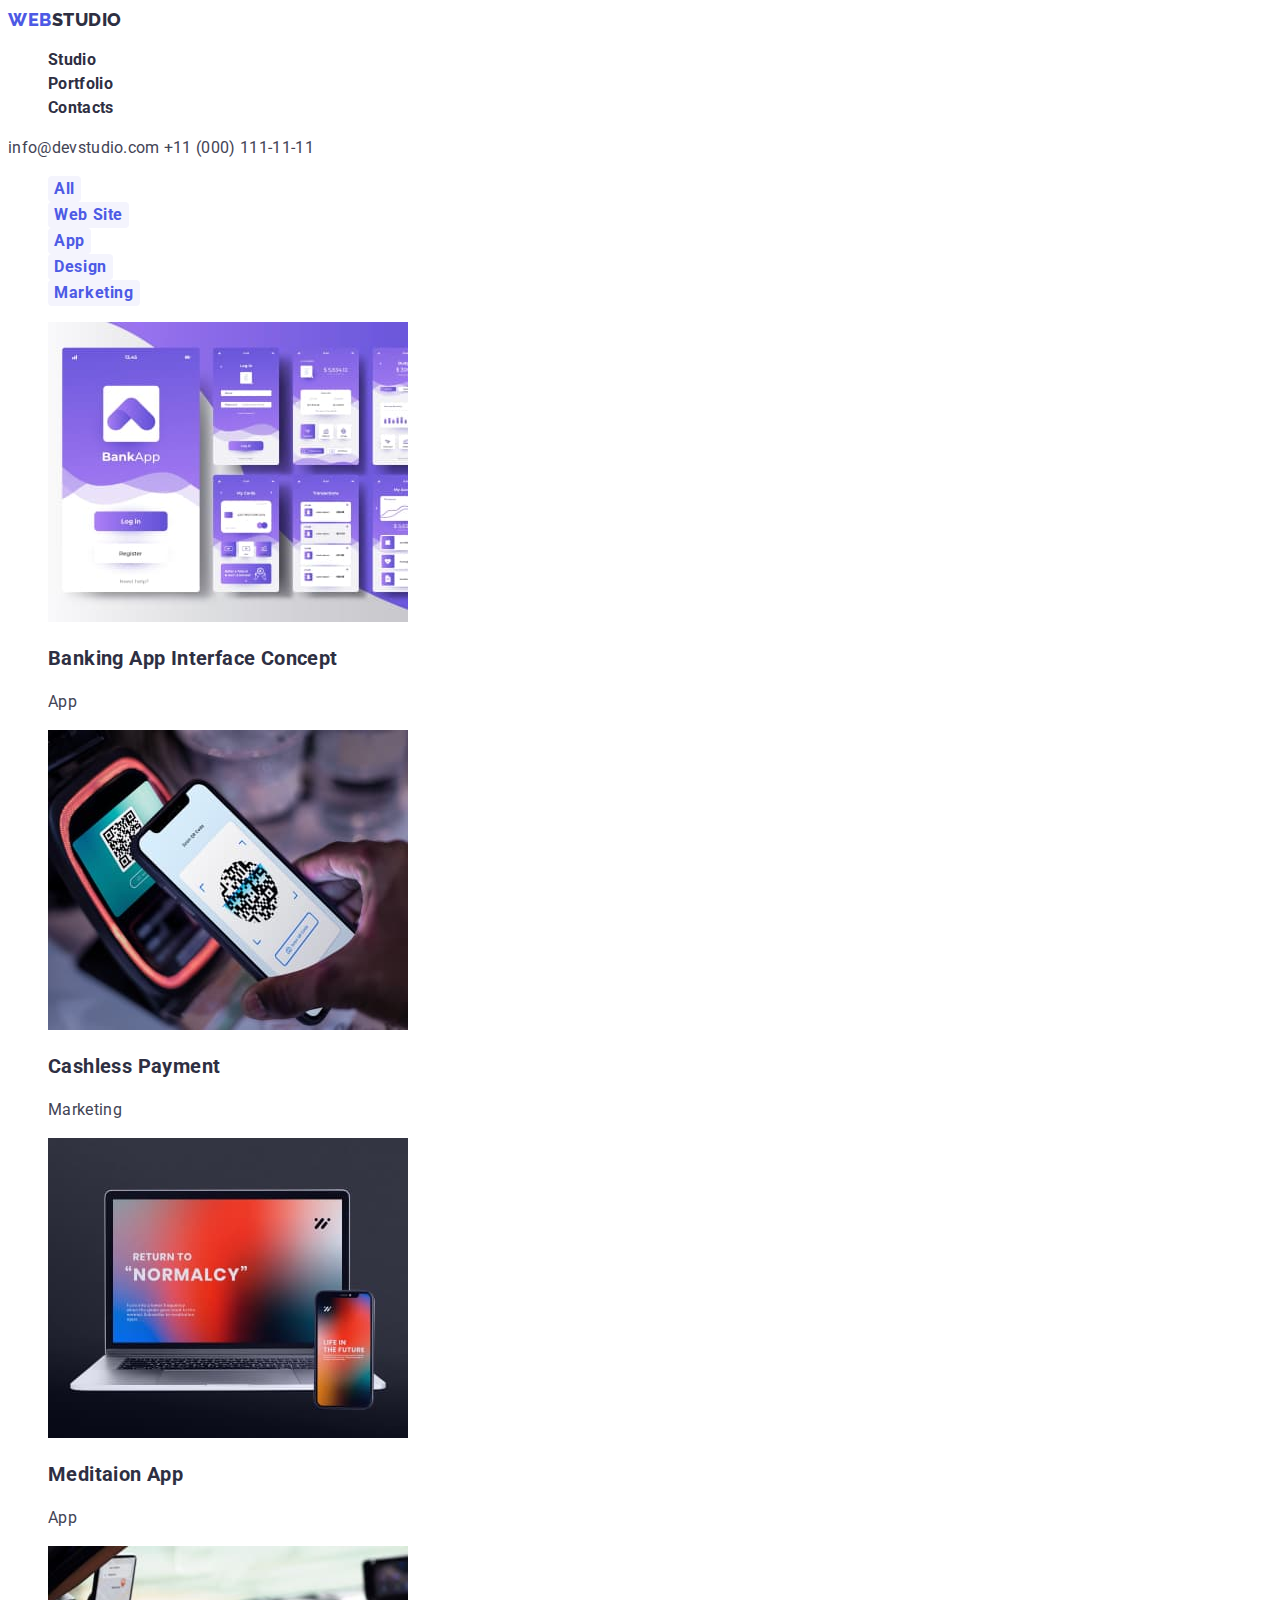
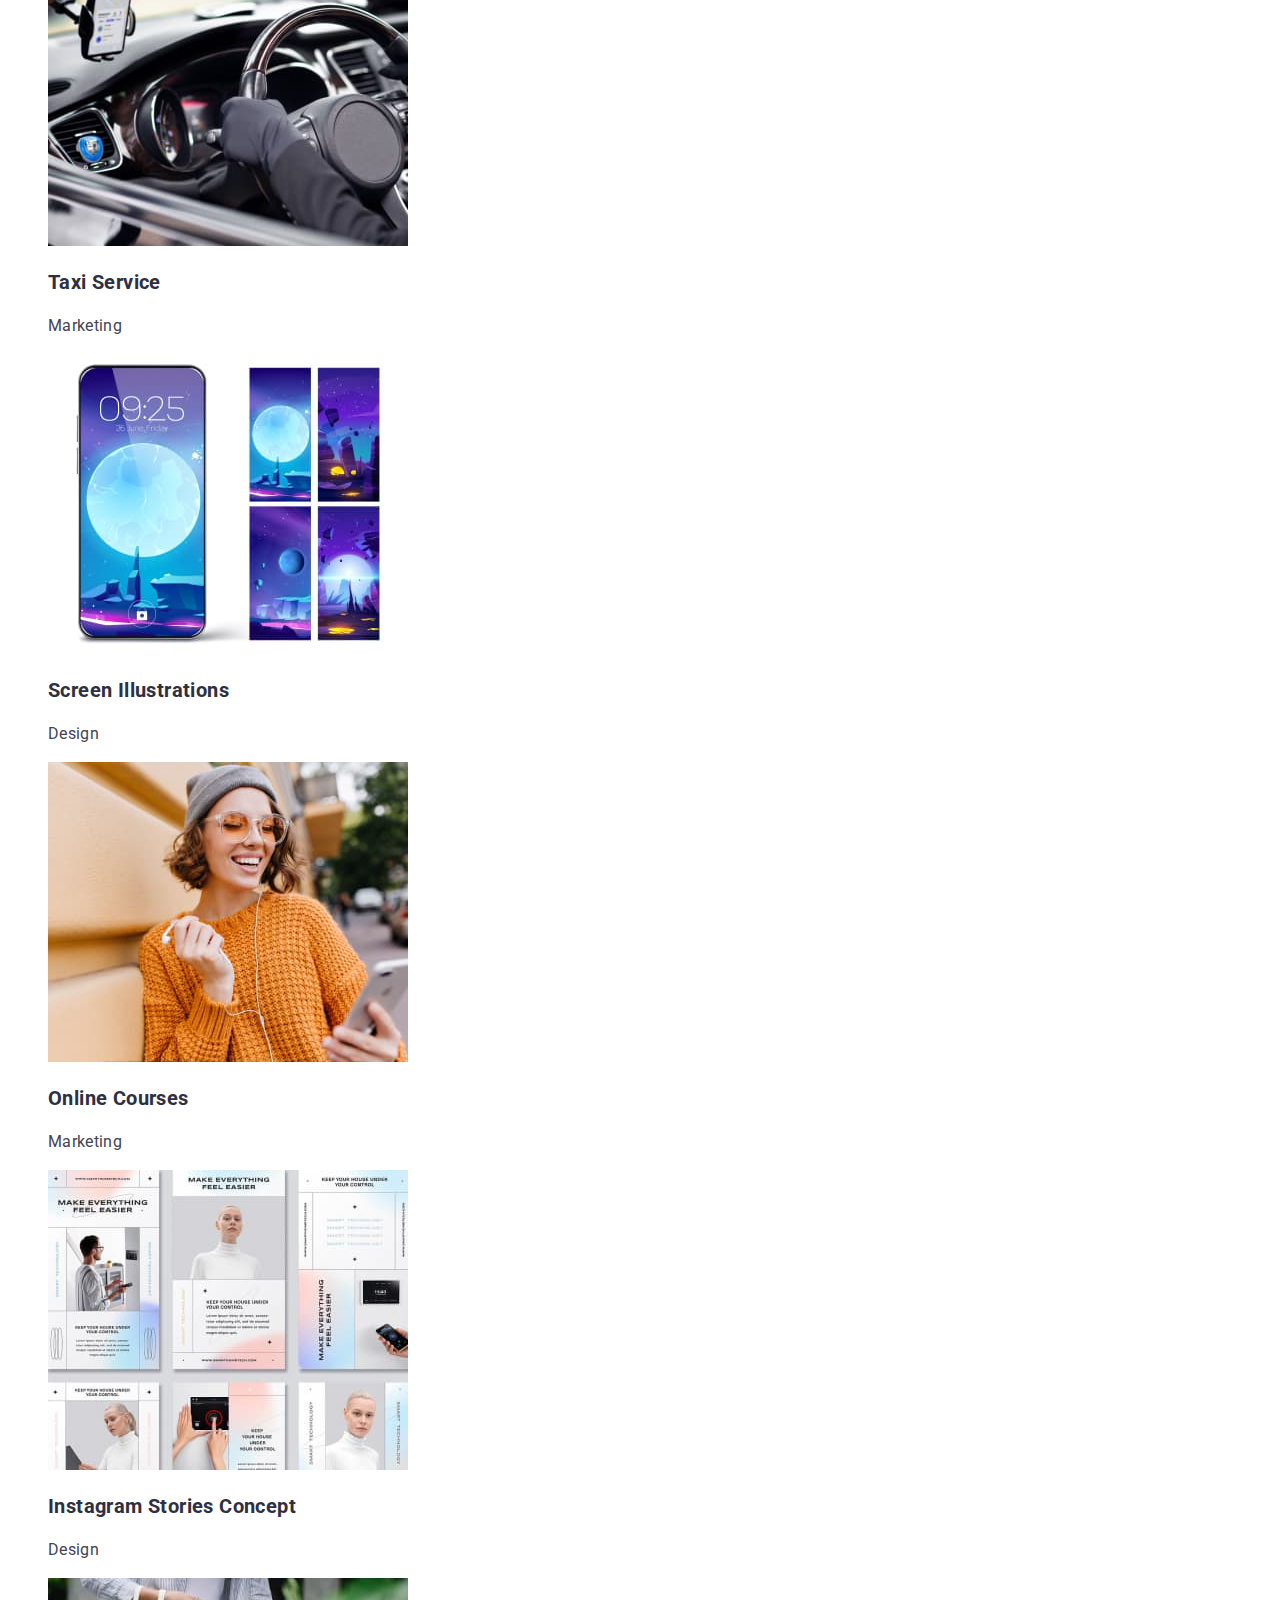
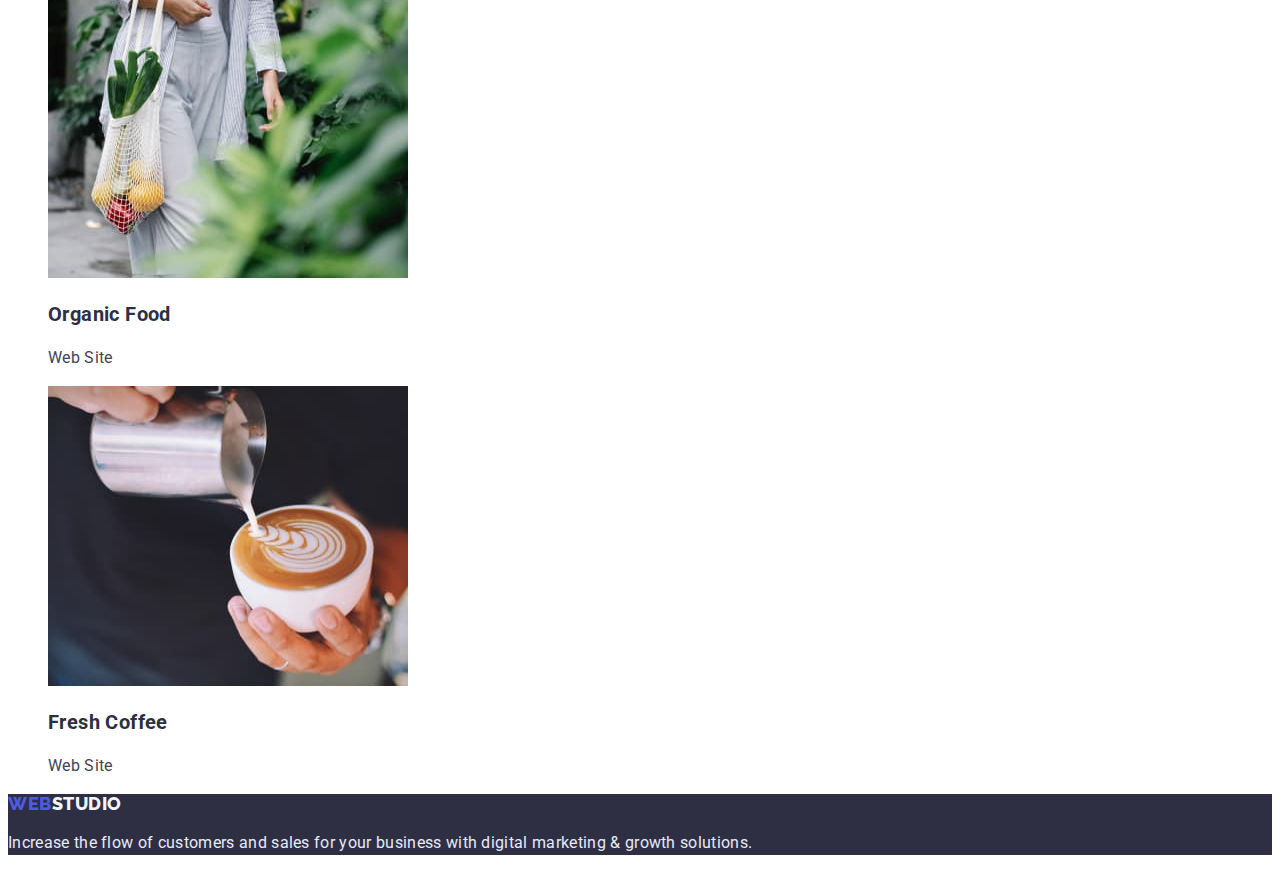
==== portfolio.html @ a35c9b9b "Cloning files" ====
<!DOCTYPE html>
<html lang="en">
	<head>
		<meta charset="UTF-8" />
		<meta http-equiv="X-UA-Compatible" content="IE=edge" />
		<meta name="viewport" content="width=device-width, initial-scale=1.0" />
		<link rel="stylesheet" href="./css/styles.css" />
		<link rel="preconnect" href="https://fonts.googleapis.com" />
		<link rel="preconnect" href="https://fonts.gstatic.com" crossorigin />
		<link
			href="https://fonts.googleapis.com/css2?family=Raleway:wght@800&family=Roboto:wght@400;500;700;900&display=swap"
			rel="stylesheet"
		/>
		<title>Portfolio</title>
	</head>
	<body>
		<header class="header">
			<div>
				<a href="index.html" class="header-logo">
					<span class="header-logo-web">WEB</span>
					STUDIO
				</a>
				<nav class="header-navigation">
					<ul class="header-navigation-list">
						<li class="header-navigation-item"><a class="header-navigation-link" href="./index.html">Studio</a></li>
						<li class="header-navigation-item">
							<a class="header-navigation-link" href="./portfolio.html">Portfolio</a>
						</li>
						<li class="header-navigation-item"><a class="header-navigation-link" href="#">Contacts</a></li>
					</ul>
				</nav>
				<div class="header-contacts">
					<a class="header-contacts-link" href="mailto:info@devstudio.com">info@devstudio.com</a>
					<a class="header-contacts-link" href="tel:+110001111111">+11 (000) 111-11-11</a>
				</div>
			</div>
		</header>
		<main>
			<div class="portfolio-main">
				<ul class="filter-portfolio-list">
					<li class="filter-portfolio-item"><button class="filter-portfolio-btn" type="button">All</button></li>
					<li class="filter-portfolio-item"><button class="filter-portfolio-btn" type="button">Web Site</button></li>
					<li class="filter-portfolio-item"><button class="filter-portfolio-btn" type="button">App</button></li>
					<li class="filter-portfolio-item"><button class="filter-portfolio-btn" type="button">Design</button></li>
					<li class="filter-portfolio-item"><button class="filter-portfolio-btn" type="button">Marketing</button></li>
				</ul>
			</div>
			<section class="project-section">
				<div>
					<ul class="project-list">
						<li class="project-item">
							<a class="project-link" href="#">
								<img
									src="image/portfiliopage/bankingapp.jpg"
									alt="Banking App Interface Concept"
									width="360"
									height="300"
								/>
								<!-- 14 Stylish and User-Friendly App Design Concepts · Task Manager App · Calorie Tracker App · Exotic
									Fruit Ecommerce App · Cloud Storage App -->
								<h3 class="project-title">Banking App Interface Concept</h3>
								<p class="project-type">App</p>
							</a>
						</li>
						<li class="project-item">
							<a class="project-link" href="#">
								<img src="image/portfiliopage/cashlesspayment.jpg" alt="Cashless Payment" width="360" height="300" />
								<!-- 14 Stylish and User-Friendly App Design Concepts · Task Manager App · Calorie Tracker App · Exotic
									Fruit Ecommerce App · Cloud Storage App -->
								<h3 class="project-title">Cashless Payment</h3>
								<p class="project-type">Marketing</p>
							</a>
						</li>
						<li class="project-item">
							<a class="project-link" href="#">
								<img
									src="image/portfiliopage/meditaionapp.jpg"
									alt="meditaion app in phone and pc"
									width="360"
									height="300"
								/>
								<!-- 14 Stylish and User-Friendly App Design Concepts · Task Manager App · Calorie Tracker App · Exotic
									Fruit Ecommerce App · Cloud Storage App -->
								<h3 class="project-title">Meditaion App</h3>
								<p class="project-type">App</p>
							</a>
						</li>
						<li class="project-item">
							<a class="project-link" href="#">
								<img src="image/portfiliopage/taxiservice.jpg" alt="phone in car" width="360" height="300" />
								<!-- 14 Stylish and User-Friendly App Design Concepts · Task Manager App · Calorie Tracker App · Exotic
									Fruit Ecommerce App · Cloud Storage App -->
								<h3 class="project-title">Taxi Service</h3>
								<p class="project-type">Marketing</p>
							</a>
						</li>
						<li class="project-item">
							<a class="project-link" href="#">
								<img
									src="image/portfiliopage/screenillustrations.jpg"
									alt="wallpaper design"
									width="360"
									height="300"
								/>
								<!-- 14 Stylish and User-Friendly App Design Concepts · Task Manager App · Calorie Tracker App · Exotic
									Fruit Ecommerce App · Cloud Storage App -->
								<h3 class="project-title">Screen Illustrations</h3>
								<p class="project-type">Design</p>
							</a>
						</li>
						<li class="project-item">
							<a class="project-link" href="#">
								<img
									src="image/portfiliopage/onlinecourses.jpg"
									alt="happy woman with phone"
									width="360"
									height="300"
								/>
								<!-- 14 Stylish and User-Friendly App Design Concepts · Task Manager App · Calorie Tracker App · Exotic
									Fruit Ecommerce App · Cloud Storage App -->
								<h3 class="project-title">Online Courses</h3>
								<p class="project-type">Marketing</p>
							</a>
						</li>
						<li class="project-item">
							<a class="project-link" href="#">
								<img
									src="image/portfiliopage/instagramstoriesconcept.jpg"
									alt="Instagram Stories Concept"
									width="360"
									height="300"
								/>
								<!-- 14 Stylish and User-Friendly App Design Concepts · Task Manager App · Calorie Tracker App · Exotic
									Fruit Ecommerce App · Cloud Storage App -->
								<h3 class="project-title">Instagram Stories Concept</h3>
								<p class="project-type">Design</p>
							</a>
						</li>
						<li class="project-item">
							<a class="project-link" href="#">
								<img
									src="image/portfiliopage/organicfood.jpg"
									alt="woman with a shopping bag"
									width="360"
									height="300"
								/>
								<!-- 14 Stylish and User-Friendly App Design Concepts · Task Manager App · Calorie Tracker App · Exotic
									Fruit Ecommerce App · Cloud Storage App -->
								<h3 class="project-title">Organic Food</h3>
								<p class="project-type">Web Site</p>
							</a>
						</li>
						<li class="project-item">
							<a class="project-link" href="#">
								<img src="image/portfiliopage/freshcoffee.jpg" alt="Fresh Coffee" width="360" height="300" />
								<!-- 14 Stylish and User-Friendly App Design Concepts · Task Manager App · Calorie Tracker App · Exotic
									Fruit Ecommerce App · Cloud Storage App -->
								<h3 class="project-title">Fresh Coffee</h3>
								<p class="project-type">Web Site</p>
							</a>
						</li>
					</ul>
				</div>
			</section>
		</main>

		<footer class="footer">
			<div class="footer-block">
				<a href="index.html" class="fotter-logo">
					<span class="footer-logo-web">WEB</span>
					STUDIO
				</a>
				<p class="footer-text">
					Increase the flow of customers and sales for your business with digital marketing & growth solutions.
				</p>
			</div>
		</footer>
	</body>
</html>
---- css/styles.css ----
:root {
 --white: #ffffff;
 --primary-brand: #4D5AE5;
 --dark:#2E2F42;
 --success:#31D0AA;
 --text: #434455;
 --subtle-text:#8E8F99;

}

body {
	font-family: "Roboto", sans-serif;
	color: var(--dark);
	background-color: var(--white);
}

/*-------HEADER------*/

.header-logo {
	font-family: "Raleway", sans-serif;
	font-weight: 800;
	font-size: 18px;
	line-height: 1.33;
	display: flex;
	align-items: center;
	letter-spacing: 0.03em;
	text-transform: uppercase;
	text-decoration: none;
	color: var(--dark);
}

.header-logo-web {
	color: var(--primary-brand);
}

.header-navigation-item {
	font-weight: 700;
	font-size: 16px;
	line-height: 1.5;
	letter-spacing: 0.02em;

}

.header-contacts-link {
	font-size: 16px;
	line-height: 1.5;
	letter-spacing: 0.02em;
	color: var(--text);
	text-decoration: none;
}

.header-navigation-link {
	text-decoration: none;
		color: var(--dark);
}

.header-navigation-link:hover,
.header-navigation-link:focus {
	color: var(--text);
}
.header-navigation-link:active {
	color: var(--primary-brand);
}

.header-contacts-link:hover,
.header-contacts-link:focus {
	color: var(--primary-brand);
}

/*------MAIN STUDIO PAGE-------*/

.main-banner {
	background: var(--dark);
}

.main-banner-slogan {
	font-weight: 700;
	font-size: 56px;
	line-height: 1.07;
	text-align: center;
	letter-spacing: 0.02em;
	color: var(--white);
}

.main-banner-btn {
	font-family: inherit;
	font-weight: 700;
	font-size: 16px;
	line-height: 1.18;
	display: flex;
	align-items: center;
	letter-spacing: 0.04em;
	color: var(--white);
	background-color: var(--primary-brand);
	cursor: pointer;
	border: 1px;
	border-radius: 4px;
}

.main-banner-btn:hover,
.main-banner-btn:focus {
	color: var(--white);
	background-color: var(--primary-brand);
}

.main-banner-btn:active {
	background-color: #404bbf;
}

.visually-hidden {
	position: absolute;
	width: 1px;
	height: 1px;
	margin: -1px;
	border: 0;
	padding: 0;
	
	white-space: nowrap;
	clip-path: inset(100%);
	clip: rect(0 0 0 0);
	overflow: hidden;
  }


.features-list,
.activities-list,
.team-list,
.header-navigation-list {
	list-style-type: none;
}
.features-subtitle,
.team-member-name {
	font-weight: 700;
	font-size: 20px;
	line-height: 1.2;
	letter-spacing: 0.02em;
}

.subtitle-description,
.job-title {
	font-size: 16px;
	line-height: 1.5;
	letter-spacing: 0.02em;
	color: var(--text);
}

.activities-title,
.team-title {
	font-weight: 700;
	font-size: 36px;
	line-height: 1.11;
	text-align: center;
	letter-spacing: 0.02em;
	text-transform: capitalize;
}

.section-team {
	background: #f4f4fd;
}
/*------FOOTER-------*/
.footer {
	background: var(--dark);
}

.fotter-logo {
	font-family: "Raleway", sans-serif;
	font-weight: 800;
	font-size: 18px;
	line-height: 1.16;
	display: flex;
	align-items: center;
	letter-spacing: 0.03em;
	text-transform: uppercase;
	color: #f4f4fd;
	text-decoration: none;
}

.footer-logo-web {
	color: var(--primary-brand);
}

.footer-text {
	font-size: 16px;
	line-height: 1.5;
	letter-spacing: 0.02em;
	color: #e7e9fc;
}

/*------MAIN PORTFOLIO PAGE-------*/

.filter-portfolio-item,
.project-item {
	list-style-type: none;
}

.project-link {
	text-decoration: none;
}

.filter-portfolio-btn {
	font-family: inherit;
	font-weight: 700;
	font-size: 16px;
	line-height: 1.5;
	display: flex;
	align-items: center;
	text-align: center;
	letter-spacing: 0.04em;
	color: var(--primary-brand);
	cursor: pointer;
	background-color: #f4f4fd;
	border: 1px;
	border-radius: 4px;
}

.filter-portfolio-btn:hover,
.filter-portfolio-btn:focus {
	color: var(--white);
	background-color: var(--primary-brand);
}

.project-title {
	font-weight: 700;
	font-size: 20px;
	line-height: 1.2;
	letter-spacing: 0.02em;
	color: var(--dark);
}

.project-type {
	font-size: 16px;
	line-height: 1.5;
	letter-spacing: 0.02em;
	color: var(--text);
}
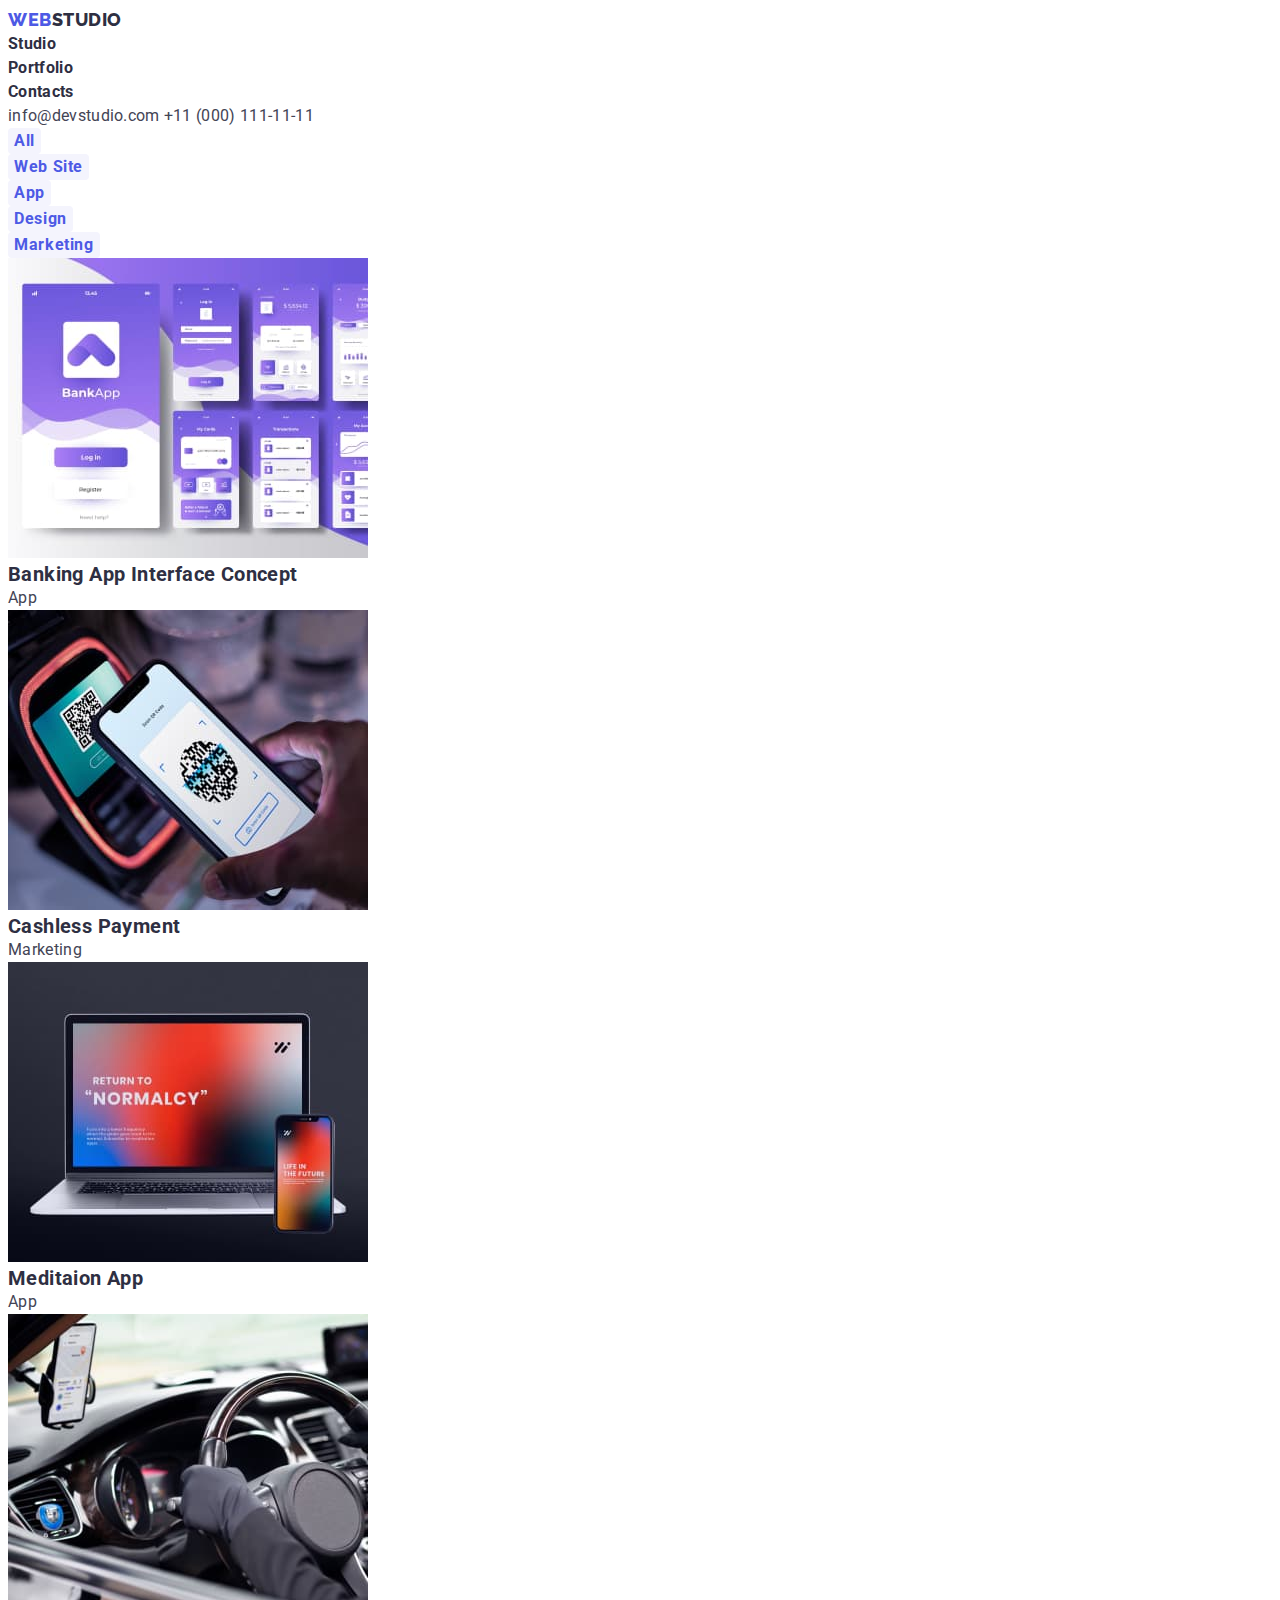
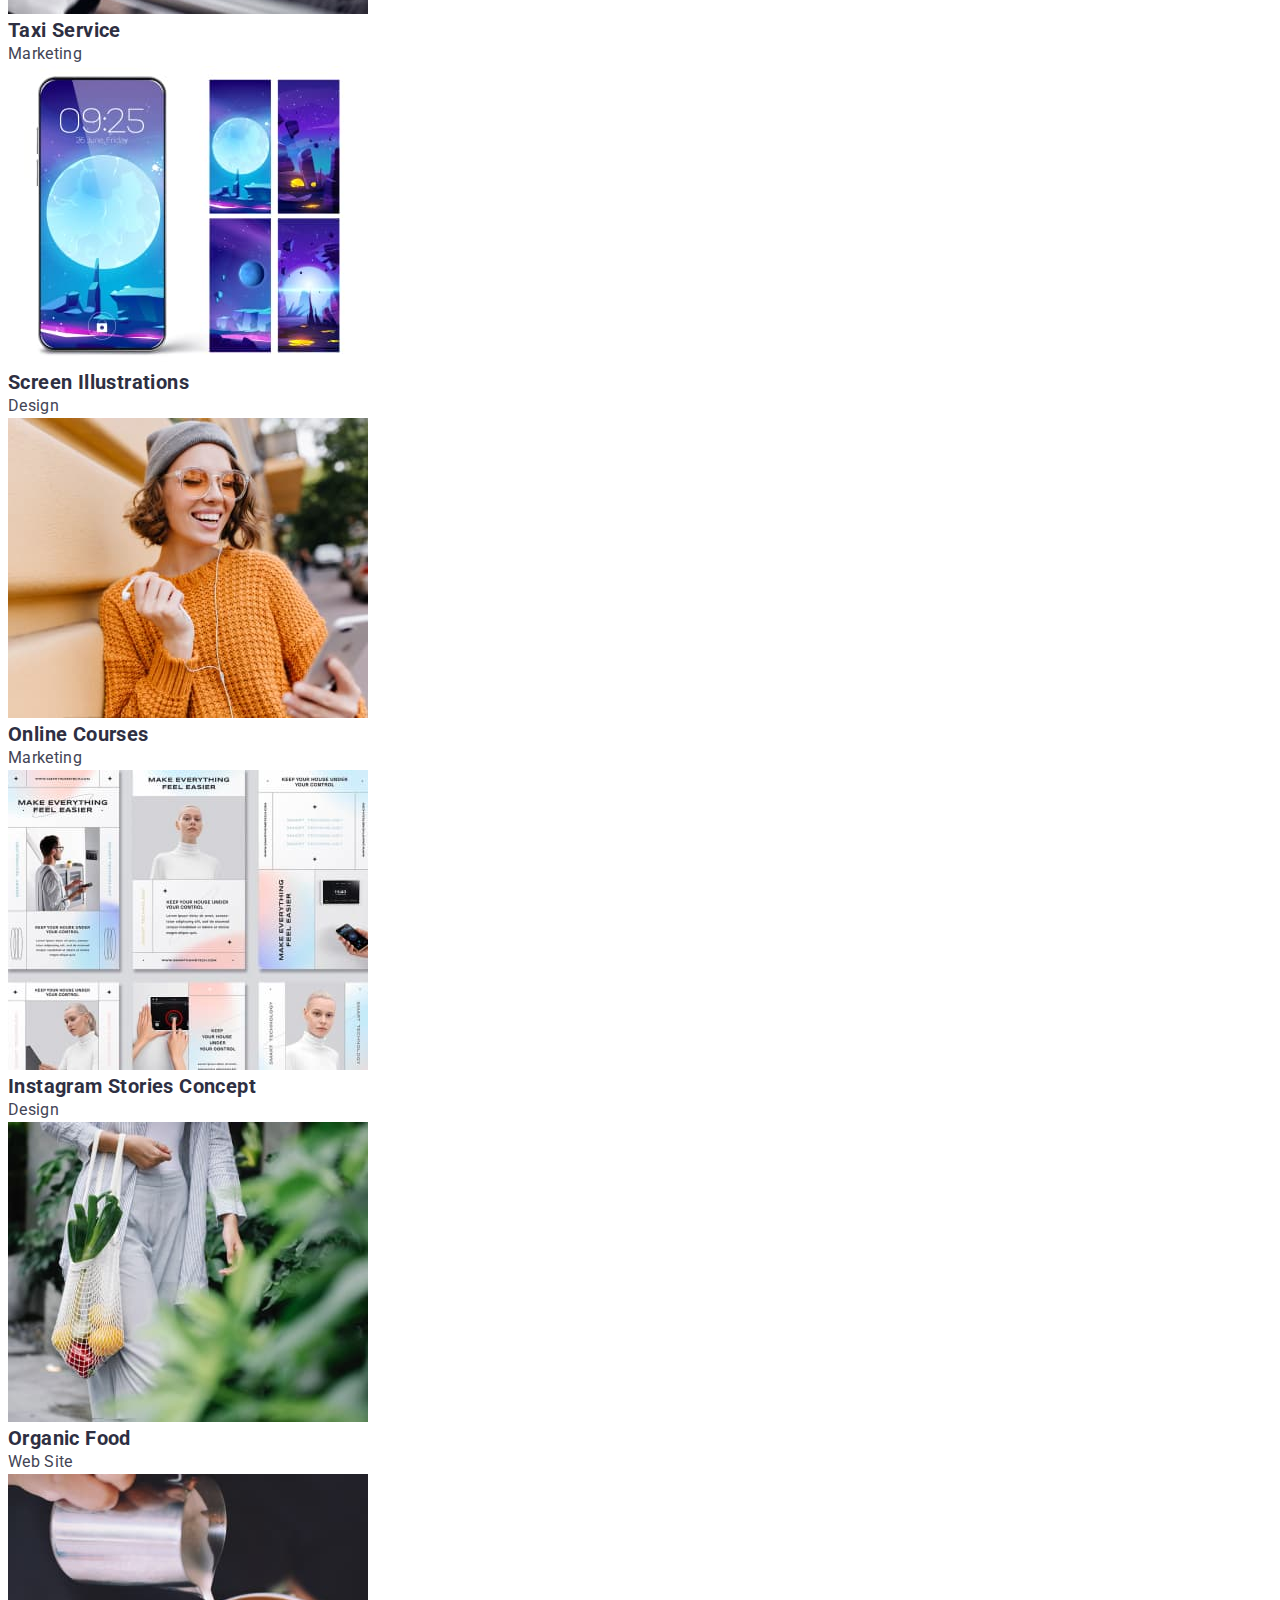
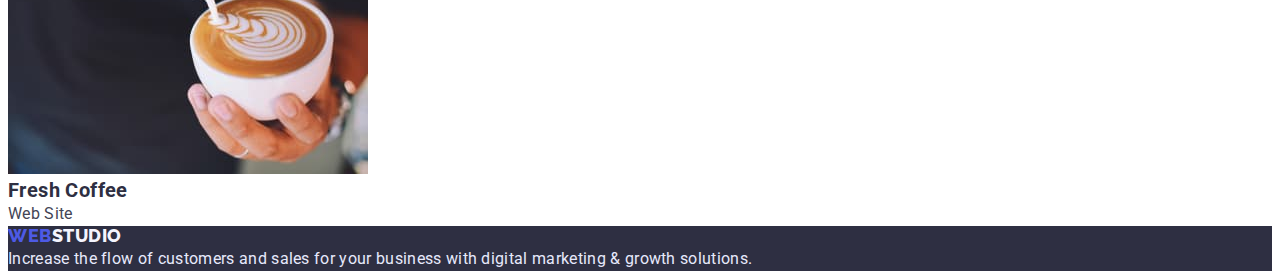
==== commit 92bd254b: "containerr update" ====
--- a/portfolio.html
+++ b/portfolio.html
@@ -15,7 +15,7 @@
 	</head>
 	<body>
 		<header class="header">
-			<div>
+			<div class="container">
 				<a href="index.html" class="header-logo">
 					<span class="header-logo-web">WEB</span>
 					STUDIO
@@ -36,7 +36,7 @@
 			</div>
 		</header>
 		<main>
-			<div class="portfolio-main">
+			<div class="container">
 				<ul class="filter-portfolio-list">
 					<li class="filter-portfolio-item"><button class="filter-portfolio-btn" type="button">All</button></li>
 					<li class="filter-portfolio-item"><button class="filter-portfolio-btn" type="button">Web Site</button></li>
@@ -46,7 +46,7 @@
 				</ul>
 			</div>
 			<section class="project-section">
-				<div>
+				<div class="container">
 					<ul class="project-list">
 						<li class="project-item">
 							<a class="project-link" href="#">
@@ -58,8 +58,10 @@
 								/>
 								<!-- 14 Stylish and User-Friendly App Design Concepts · Task Manager App · Calorie Tracker App · Exotic
 									Fruit Ecommerce App · Cloud Storage App -->
-								<h3 class="project-title">Banking App Interface Concept</h3>
-								<p class="project-type">App</p>
+								<div class="project-content">
+									<h3 class="project-title">Banking App Interface Concept</h3>
+									<p class="project-type">App</p>
+								</div>
 							</a>
 						</li>
 						<li class="project-item">
@@ -67,8 +69,10 @@
 								<img src="image/portfiliopage/cashlesspayment.jpg" alt="Cashless Payment" width="360" height="300" />
 								<!-- 14 Stylish and User-Friendly App Design Concepts · Task Manager App · Calorie Tracker App · Exotic
 									Fruit Ecommerce App · Cloud Storage App -->
-								<h3 class="project-title">Cashless Payment</h3>
-								<p class="project-type">Marketing</p>
+								<div class="project-content">
+									<h3 class="project-title">Cashless Payment</h3>
+									<p class="project-type">Marketing</p>
+								</div>
 							</a>
 						</li>
 						<li class="project-item">
@@ -81,8 +85,10 @@
 								/>
 								<!-- 14 Stylish and User-Friendly App Design Concepts · Task Manager App · Calorie Tracker App · Exotic
 									Fruit Ecommerce App · Cloud Storage App -->
-								<h3 class="project-title">Meditaion App</h3>
-								<p class="project-type">App</p>
+								<div class="project-content">
+									<h3 class="project-title">Meditaion App</h3>
+									<p class="project-type">App</p>
+								</div>
 							</a>
 						</li>
 						<li class="project-item">
@@ -90,8 +96,10 @@
 								<img src="image/portfiliopage/taxiservice.jpg" alt="phone in car" width="360" height="300" />
 								<!-- 14 Stylish and User-Friendly App Design Concepts · Task Manager App · Calorie Tracker App · Exotic
 									Fruit Ecommerce App · Cloud Storage App -->
-								<h3 class="project-title">Taxi Service</h3>
-								<p class="project-type">Marketing</p>
+								<div class="project-content">
+									<h3 class="project-title">Taxi Service</h3>
+									<p class="project-type">Marketing</p>
+								</div>
 							</a>
 						</li>
 						<li class="project-item">
@@ -104,8 +112,10 @@
 								/>
 								<!-- 14 Stylish and User-Friendly App Design Concepts · Task Manager App · Calorie Tracker App · Exotic
 									Fruit Ecommerce App · Cloud Storage App -->
-								<h3 class="project-title">Screen Illustrations</h3>
-								<p class="project-type">Design</p>
+								<div class="project-content">
+									<h3 class="project-title">Screen Illustrations</h3>
+									<p class="project-type">Design</p>
+								</div>
 							</a>
 						</li>
 						<li class="project-item">
@@ -118,8 +128,10 @@
 								/>
 								<!-- 14 Stylish and User-Friendly App Design Concepts · Task Manager App · Calorie Tracker App · Exotic
 									Fruit Ecommerce App · Cloud Storage App -->
-								<h3 class="project-title">Online Courses</h3>
-								<p class="project-type">Marketing</p>
+								<div class="project-content">
+									<h3 class="project-title">Online Courses</h3>
+									<p class="project-type">Marketing</p>
+								</div>
 							</a>
 						</li>
 						<li class="project-item">
@@ -132,8 +144,10 @@
 								/>
 								<!-- 14 Stylish and User-Friendly App Design Concepts · Task Manager App · Calorie Tracker App · Exotic
 									Fruit Ecommerce App · Cloud Storage App -->
-								<h3 class="project-title">Instagram Stories Concept</h3>
-								<p class="project-type">Design</p>
+								<div class="project-content">
+									<h3 class="project-title">Instagram Stories Concept</h3>
+									<p class="project-type">Design</p>
+								</div>
 							</a>
 						</li>
 						<li class="project-item">
@@ -146,8 +160,10 @@
 								/>
 								<!-- 14 Stylish and User-Friendly App Design Concepts · Task Manager App · Calorie Tracker App · Exotic
 									Fruit Ecommerce App · Cloud Storage App -->
-								<h3 class="project-title">Organic Food</h3>
-								<p class="project-type">Web Site</p>
+								<div class="project-content">
+									<h3 class="project-title">Organic Food</h3>
+									<p class="project-type">Web Site</p>
+								</div>
 							</a>
 						</li>
 						<li class="project-item">
@@ -155,8 +171,10 @@
 								<img src="image/portfiliopage/freshcoffee.jpg" alt="Fresh Coffee" width="360" height="300" />
 								<!-- 14 Stylish and User-Friendly App Design Concepts · Task Manager App · Calorie Tracker App · Exotic
 									Fruit Ecommerce App · Cloud Storage App -->
-								<h3 class="project-title">Fresh Coffee</h3>
-								<p class="project-type">Web Site</p>
+								<div class="project-content">
+									<h3 class="project-title">Fresh Coffee</h3>
+									<p class="project-type">Web Site</p>
+								</div>
 							</a>
 						</li>
 					</ul>
@@ -165,7 +183,7 @@
 		</main>
 
 		<footer class="footer">
-			<div class="footer-block">
+			<div class="container">
 				<a href="index.html" class="fotter-logo">
 					<span class="footer-logo-web">WEB</span>
 					STUDIO
--- a/css/styles.css
+++ b/css/styles.css
@@ -1,11 +1,10 @@
 :root {
- --white: #ffffff;
- --primary-brand: #4D5AE5;
- --dark:#2E2F42;
- --success:#31D0AA;
- --text: #434455;
- --subtle-text:#8E8F99;
-
+	--white: #ffffff;
+	--primary-brand: #4d5ae5;
+	--dark: #2e2f42;
+	--success: #31d0aa;
+	--text: #434455;
+	--subtle-text: #8e8f99;
 }
 
 body {
@@ -14,6 +13,21 @@
 	background-color: var(--white);
 }
 
+p,
+h1,
+h2,
+h3,
+h4,
+h5,
+h6 {
+	margin: 0;
+}
+
+ul,
+ol {
+	margin: 0;
+	padding-left: 0;
+}
 /*-------HEADER------*/
 
 .header-logo {
@@ -38,7 +52,6 @@
 	font-size: 16px;
 	line-height: 1.5;
 	letter-spacing: 0.02em;
-
 }
 
 .header-contacts-link {
@@ -51,7 +64,7 @@
 
 .header-navigation-link {
 	text-decoration: none;
-		color: var(--dark);
+	color: var(--dark);
 }
 
 .header-navigation-link:hover,
@@ -114,13 +127,12 @@
 	margin: -1px;
 	border: 0;
 	padding: 0;
-	
+
 	white-space: nowrap;
 	clip-path: inset(100%);
 	clip: rect(0 0 0 0);
 	overflow: hidden;
-  }
-
+}
 
 .features-list,
 .activities-list,
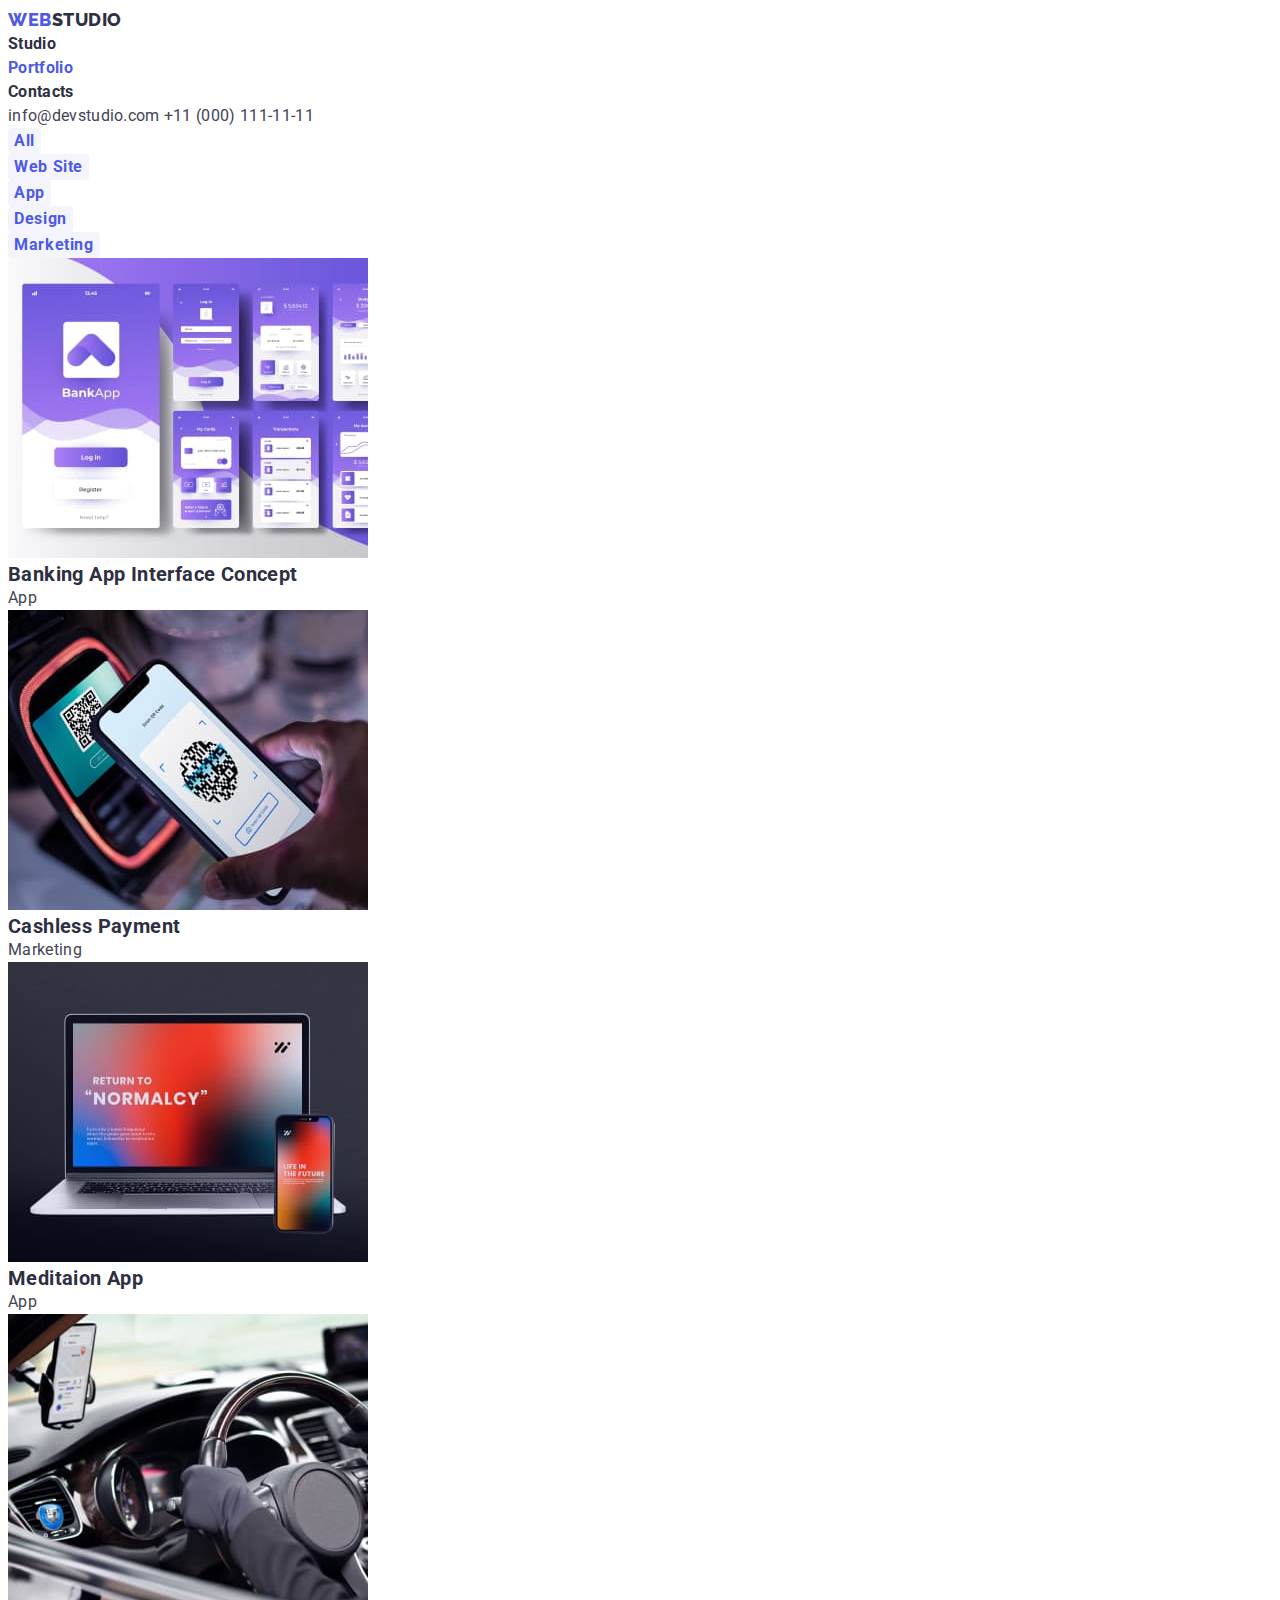
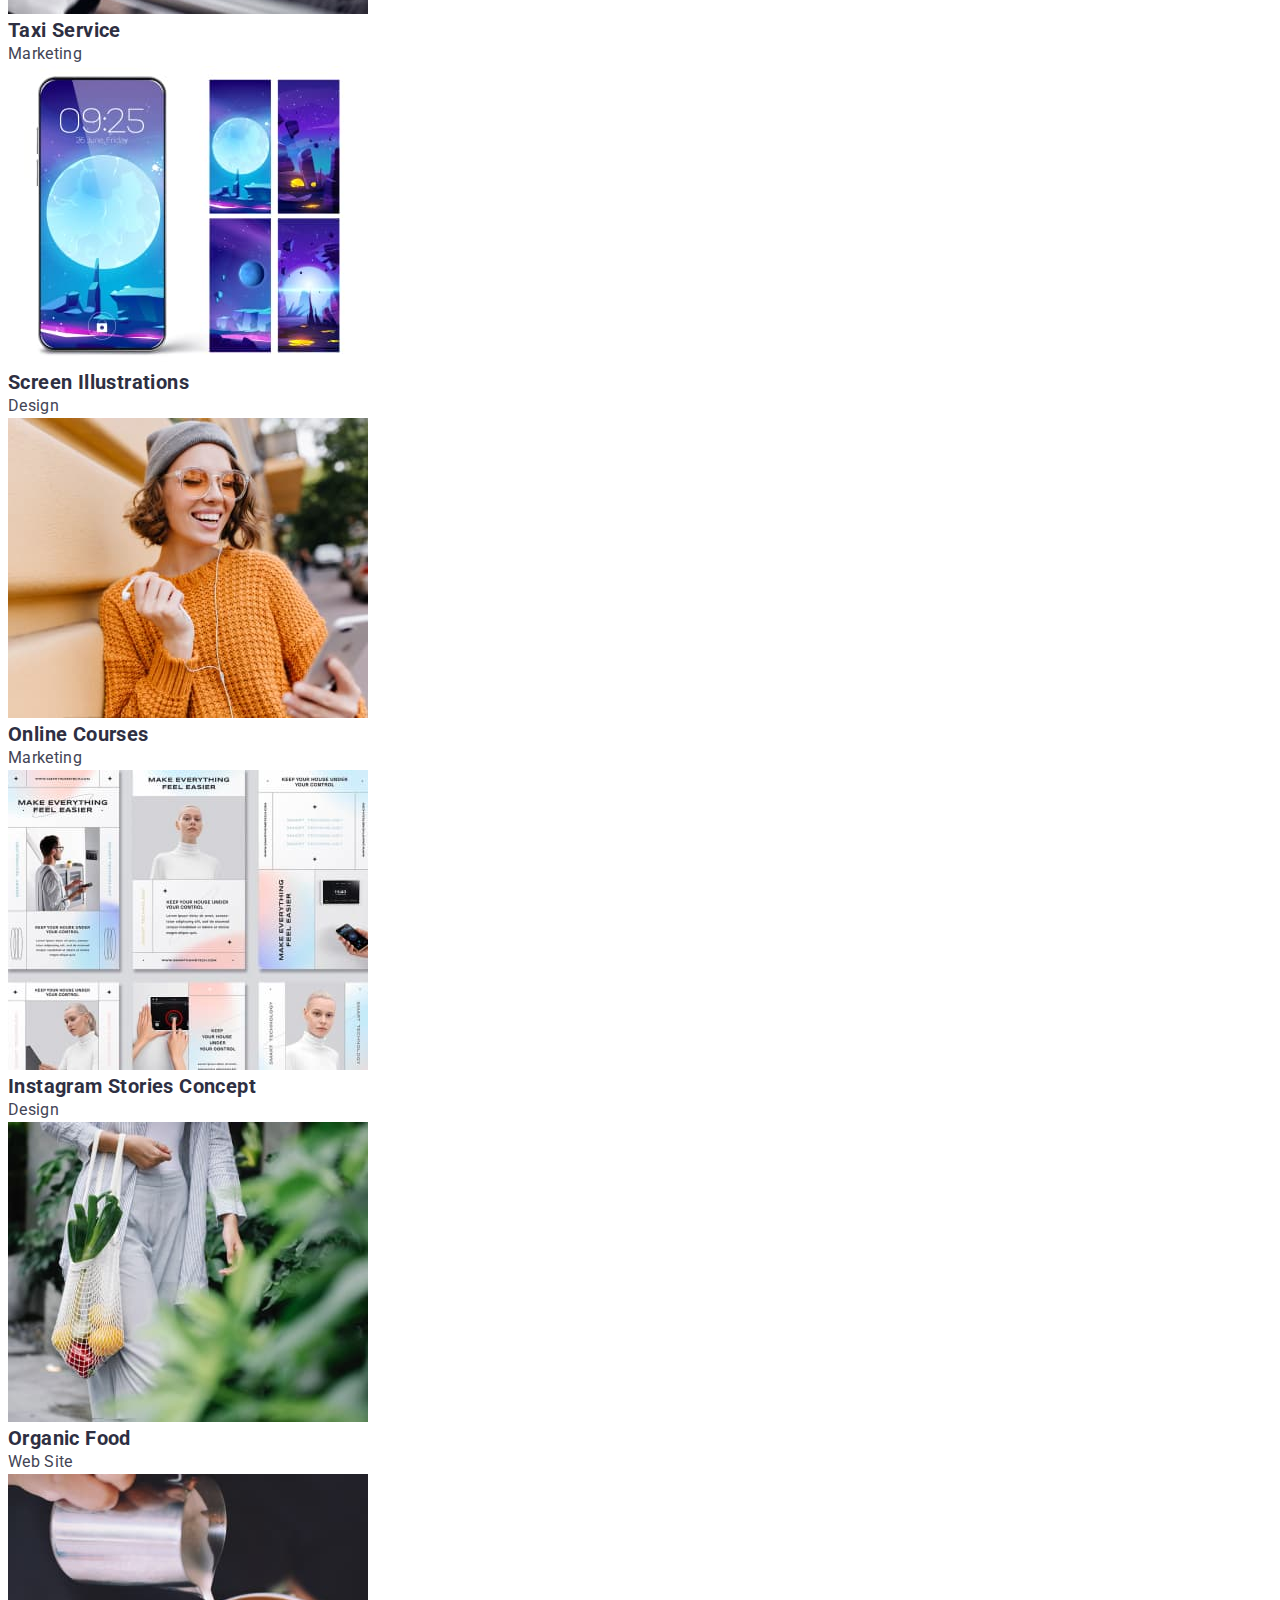
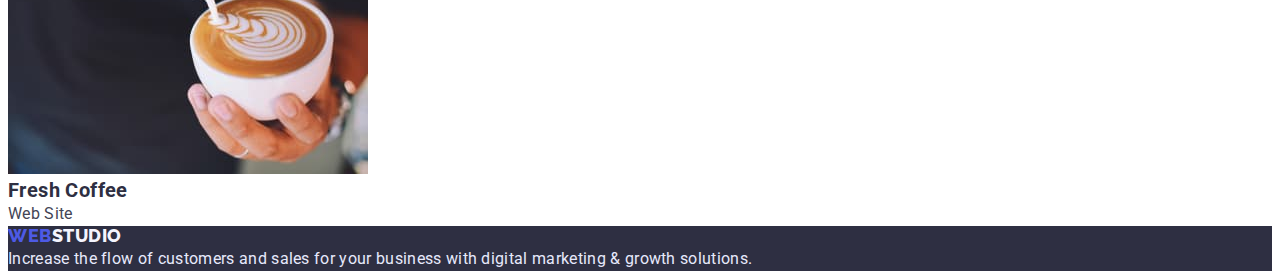
==== commit 1b31dd91: "finaly finaly upfate hw2" ====
--- a/portfolio.html
+++ b/portfolio.html
@@ -24,7 +24,7 @@
 					<ul class="header-navigation-list">
 						<li class="header-navigation-item"><a class="header-navigation-link" href="./index.html">Studio</a></li>
 						<li class="header-navigation-item">
-							<a class="header-navigation-link" href="./portfolio.html">Portfolio</a>
+							<a class="header-navigation-link current" href="./portfolio.html">Portfolio</a>
 						</li>
 						<li class="header-navigation-item"><a class="header-navigation-link" href="#">Contacts</a></li>
 					</ul>
@@ -36,17 +36,16 @@
 			</div>
 		</header>
 		<main>
-			<div class="container">
-				<ul class="filter-portfolio-list">
-					<li class="filter-portfolio-item"><button class="filter-portfolio-btn" type="button">All</button></li>
-					<li class="filter-portfolio-item"><button class="filter-portfolio-btn" type="button">Web Site</button></li>
-					<li class="filter-portfolio-item"><button class="filter-portfolio-btn" type="button">App</button></li>
-					<li class="filter-portfolio-item"><button class="filter-portfolio-btn" type="button">Design</button></li>
-					<li class="filter-portfolio-item"><button class="filter-portfolio-btn" type="button">Marketing</button></li>
-				</ul>
-			</div>
 			<section class="project-section">
 				<div class="container">
+					<h1 class="visually-hidden">Portfolio</h1>
+					<ul class="filter-portfolio-list">
+						<li class="filter-portfolio-item"><button class="filter-portfolio-btn" type="button">All</button></li>
+						<li class="filter-portfolio-item"><button class="filter-portfolio-btn" type="button">Web Site</button></li>
+						<li class="filter-portfolio-item"><button class="filter-portfolio-btn" type="button">App</button></li>
+						<li class="filter-portfolio-item"><button class="filter-portfolio-btn" type="button">Design</button></li>
+						<li class="filter-portfolio-item"><button class="filter-portfolio-btn" type="button">Marketing</button></li>
+					</ul>
 					<ul class="project-list">
 						<li class="project-item">
 							<a class="project-link" href="#">
--- a/css/styles.css
+++ b/css/styles.css
@@ -68,10 +68,12 @@
 }
 
 .header-navigation-link:hover,
-.header-navigation-link:focus {
-	color: var(--text);
-}
+.header-navigation-link:focus,
 .header-navigation-link:active {
+	color: var(--primary-brand);
+}
+
+.current {
 	color: var(--primary-brand);
 }
 
@@ -111,11 +113,7 @@
 }
 
 .main-banner-btn:hover,
-.main-banner-btn:focus {
-	color: var(--white);
-	background-color: var(--primary-brand);
-}
-
+.main-banner-btn:focus,
 .main-banner-btn:active {
 	background-color: #404bbf;
 }
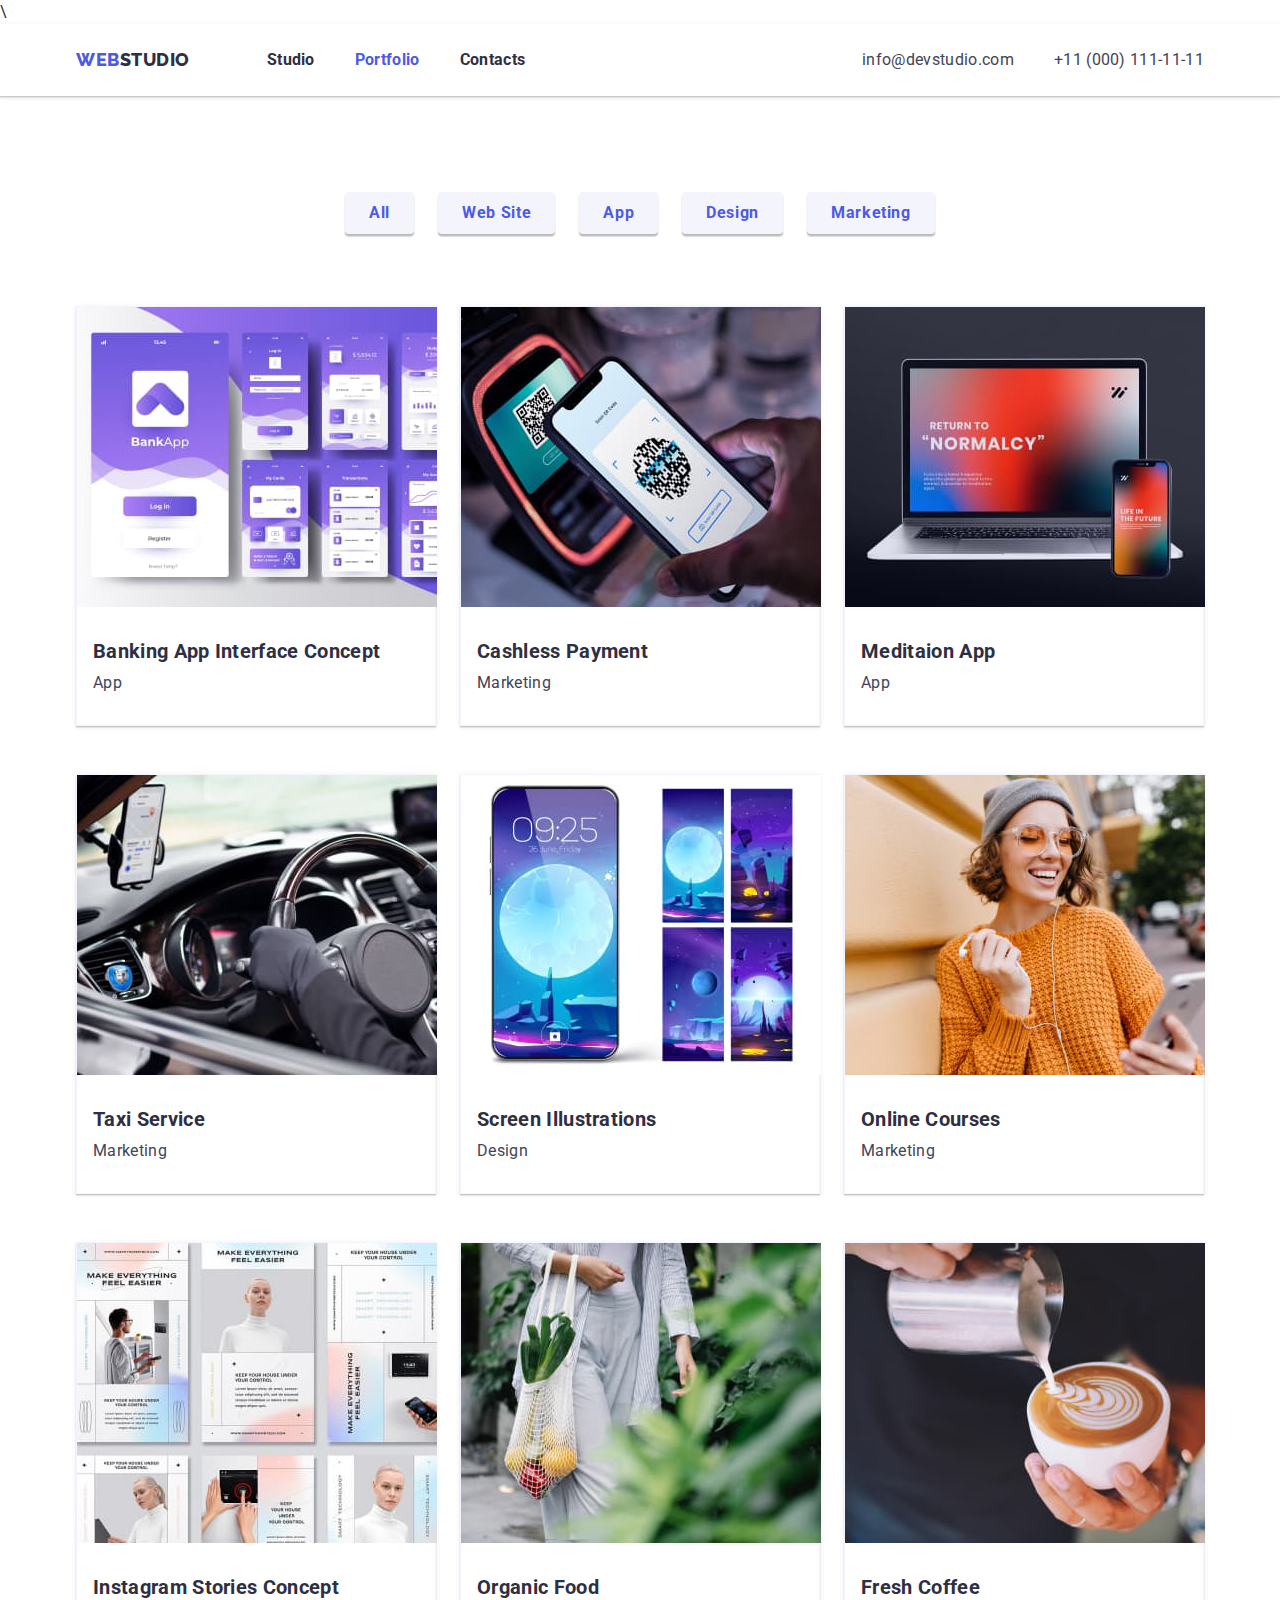
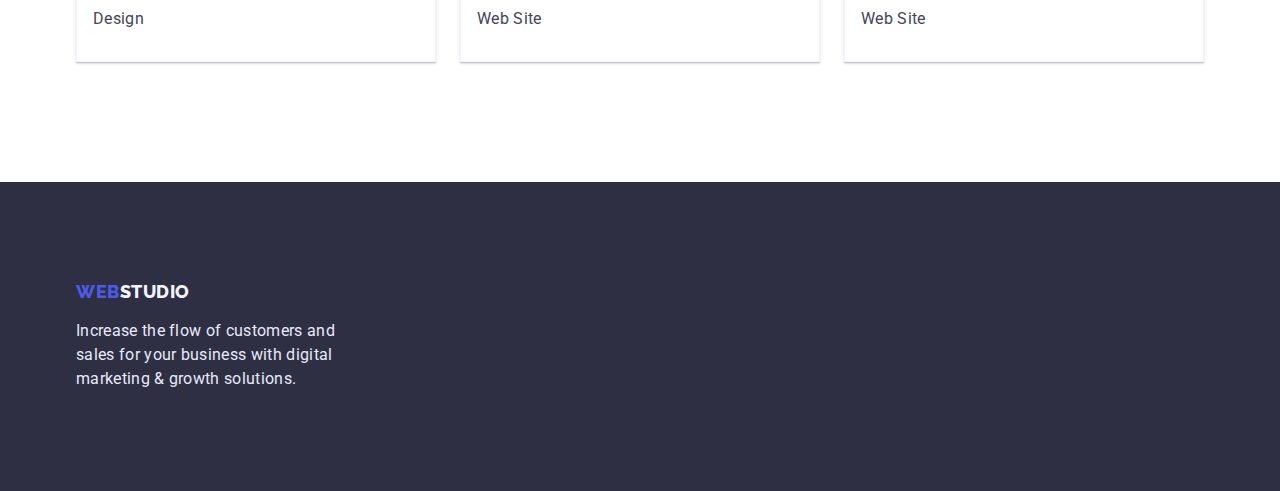
==== commit 9c0d2668: "Doopracsuvannya" ====
--- a/portfolio.html
+++ b/portfolio.html
@@ -4,25 +4,32 @@
 		<meta charset="UTF-8" />
 		<meta http-equiv="X-UA-Compatible" content="IE=edge" />
 		<meta name="viewport" content="width=device-width, initial-scale=1.0" />
-		<link rel="stylesheet" href="./css/styles.css" />
 		<link rel="preconnect" href="https://fonts.googleapis.com" />
 		<link rel="preconnect" href="https://fonts.gstatic.com" crossorigin />
 		<link
 			href="https://fonts.googleapis.com/css2?family=Raleway:wght@800&family=Roboto:wght@400;500;700;900&display=swap"
 			rel="stylesheet"
 		/>
+		<link
+			rel="stylesheet"
+			href="https://cdnjs.cloudflare.com/ajax/libs/modern-normalize/1.0.0/modern-normalize.min.css"
+		/>
+		\
+		<link rel="stylesheet" href="./css/styles.css" />
 		<title>Portfolio</title>
 	</head>
 	<body>
 		<header class="header">
-			<div class="container">
+			<div class="container header-container">
 				<a href="index.html" class="header-logo">
 					<span class="header-logo-web">WEB</span>
 					STUDIO
 				</a>
 				<nav class="header-navigation">
 					<ul class="header-navigation-list">
-						<li class="header-navigation-item"><a class="header-navigation-link" href="./index.html">Studio</a></li>
+						<li class="header-navigation-item">
+							<a class="header-navigation-link" href="./index.html">Studio</a>
+						</li>
 						<li class="header-navigation-item">
 							<a class="header-navigation-link current" href="./portfolio.html">Portfolio</a>
 						</li>
--- a/css/styles.css
+++ b/css/styles.css
@@ -11,6 +11,8 @@
 	font-family: "Roboto", sans-serif;
 	color: var(--dark);
 	background-color: var(--white);
+	letter-spacing: 0.02em;
+	line-height: 1.5;
 }
 
 p,
@@ -19,7 +21,8 @@
 h3,
 h4,
 h5,
-h6 {
+h6,
+p {
 	margin: 0;
 }
 
@@ -28,36 +31,69 @@
 	margin: 0;
 	padding-left: 0;
 }
+
+img {
+	display: block;
+}
+
+.container {
+	max-width: 1158px;
+	padding: 0 15px;
+	margin: 0 auto;
+}
+
+.section {
+	padding: 120px 0;
+}
+
 /*-------HEADER------*/
+
+.header {
+	padding: 24px 0;
+	box-shadow: 0px 2px 1px rgba(46, 47, 66, 0.08), 0px 1px 1px rgba(46, 47, 66, 0.16), 0px 1px 6px rgba(46, 47, 66, 0.08);
+}
+.header-container {
+	display: flex;
+}
 
 .header-logo {
 	font-family: "Raleway", sans-serif;
 	font-weight: 800;
 	font-size: 18px;
 	line-height: 1.33;
-	display: flex;
-	align-items: center;
 	letter-spacing: 0.03em;
 	text-transform: uppercase;
 	text-decoration: none;
 	color: var(--dark);
+	display: flex;
 }
 
 .header-logo-web {
 	color: var(--primary-brand);
 }
 
+.nav {
+	margin-left: 77px;
+}
+
+.header-navigation-list {
+	display: flex;
+	gap: 40px;
+	margin-left: 77px;
+}
+
 .header-navigation-item {
 	font-weight: 700;
 	font-size: 16px;
-	line-height: 1.5;
-	letter-spacing: 0.02em;
-}
-
+}
+
+.header-contacts {
+	display: flex;
+	gap: 40px;
+	margin-left: auto;
+}
 .header-contacts-link {
 	font-size: 16px;
-	line-height: 1.5;
-	letter-spacing: 0.02em;
 	color: var(--text);
 	text-decoration: none;
 }
@@ -86,15 +122,17 @@
 
 .main-banner {
 	background: var(--dark);
+	text-align: center;
+	padding: 192px 0;
 }
 
 .main-banner-slogan {
 	font-weight: 700;
 	font-size: 56px;
 	line-height: 1.07;
-	text-align: center;
-	letter-spacing: 0.02em;
 	color: var(--white);
+	width: 492px;
+	margin: 0 auto 48px auto;
 }
 
 .main-banner-btn {
@@ -102,14 +140,17 @@
 	font-weight: 700;
 	font-size: 16px;
 	line-height: 1.18;
-	display: flex;
-	align-items: center;
 	letter-spacing: 0.04em;
 	color: var(--white);
 	background-color: var(--primary-brand);
+	align-items: center;
+	padding: 16px 32px;
+	box-shadow: 0px 4px 4px rgba(0, 0, 0, 0.15);
+	border-radius: 4px;
 	cursor: pointer;
 	border: 1px;
-	border-radius: 4px;
+	/* display: block;
+	margin: 0 auto; */
 }
 
 .main-banner-btn:hover,
@@ -136,22 +177,40 @@
 .activities-list,
 .team-list,
 .header-navigation-list {
+	display: flex;
 	list-style-type: none;
 }
+
+.features-list {
+	gap: 24px;
+}
+
+.activities-list,
+.team-list {
+	gap: 24px;
+	margin-top: 72px;
+}
+
+.activities-item {
+	width: calc((100% - 48) / 3);
+}
+
 .features-subtitle,
 .team-member-name {
 	font-weight: 700;
 	font-size: 20px;
 	line-height: 1.2;
-	letter-spacing: 0.02em;
+}
+
+.features-item {
+	width: 264px;
 }
 
 .subtitle-description,
 .job-title {
 	font-size: 16px;
-	line-height: 1.5;
-	letter-spacing: 0.02em;
 	color: var(--text);
+	margin-top: 8px;
 }
 
 .activities-title,
@@ -160,16 +219,28 @@
 	font-size: 36px;
 	line-height: 1.11;
 	text-align: center;
-	letter-spacing: 0.02em;
-	text-transform: capitalize;
 }
 
 .section-team {
 	background: #f4f4fd;
+}
+
+.team-item {
+	width: 264px;
+	height: 380px;
+	background: #ffffff;
+	box-shadow: 0px 1px 6px rgba(46, 47, 66, 0.08), 0px 1px 1px rgba(46, 47, 66, 0.16), 0px 2px 1px rgba(46, 47, 66, 0.08);
+	border-radius: 0px 0px 4px 4px;
+	text-align: center;
+}
+
+.member-info {
+	margin-top: 32px;
 }
 /*------FOOTER-------*/
 .footer {
 	background: var(--dark);
+	padding: 100px 0;
 }
 
 .fotter-logo {
@@ -177,12 +248,13 @@
 	font-weight: 800;
 	font-size: 18px;
 	line-height: 1.16;
-	display: flex;
 	align-items: center;
 	letter-spacing: 0.03em;
 	text-transform: uppercase;
 	color: #f4f4fd;
 	text-decoration: none;
+	display: flex;
+	width: 115px;
 }
 
 .footer-logo-web {
@@ -191,9 +263,9 @@
 
 .footer-text {
 	font-size: 16px;
-	line-height: 1.5;
-	letter-spacing: 0.02em;
 	color: #e7e9fc;
+	width: 264px;
+	margin-top: 16px;
 }
 
 /*------MAIN PORTFOLIO PAGE-------*/
@@ -202,17 +274,33 @@
 .project-item {
 	list-style-type: none;
 }
-
+.filter-portfolio-list,
+.project-list {
+	display: flex;
+	flex-wrap: wrap;
+	column-gap: 24px;
+	row-gap: 48px;
+}
 .project-link {
 	text-decoration: none;
 }
 
+.filter-portfolio-list {
+	padding-top: 96px;
+	padding-bottom: 72px;
+	justify-content: center;
+}
+.project-item {
+	width: 360px;
+	height: 420px;
+	background: #ffffff;
+	border: 0.5px solid #f4f4fd;
+	box-shadow: 0px 1px 6px rgba(46, 47, 66, 0.08), 0px 1px 1px rgba(46, 47, 66, 0.16), 0px 2px 1px rgba(46, 47, 66, 0.08);
+}
 .filter-portfolio-btn {
 	font-family: inherit;
 	font-weight: 700;
 	font-size: 16px;
-	line-height: 1.5;
-	display: flex;
 	align-items: center;
 	text-align: center;
 	letter-spacing: 0.04em;
@@ -221,6 +309,8 @@
 	background-color: #f4f4fd;
 	border: 1px;
 	border-radius: 4px;
+	box-shadow: 0px 3px 1px rgba(0, 0, 0, 0.1), 0px 2px 1px rgba(0, 0, 0, 0.08), 0px 2px 2px rgba(0, 0, 0, 0.12);
+	padding: 12px 24px;
 }
 
 .filter-portfolio-btn:hover,
@@ -233,13 +323,19 @@
 	font-weight: 700;
 	font-size: 20px;
 	line-height: 1.2;
-	letter-spacing: 0.02em;
 	color: var(--dark);
 }
 
+.project-content {
+	margin-top: 32px;
+	margin-left: 16px;
+}
 .project-type {
 	font-size: 16px;
-	line-height: 1.5;
-	letter-spacing: 0.02em;
 	color: var(--text);
-}
+	margin-top: 8px;
+}
+
+.project-section {
+	padding-bottom: 120px;
+}
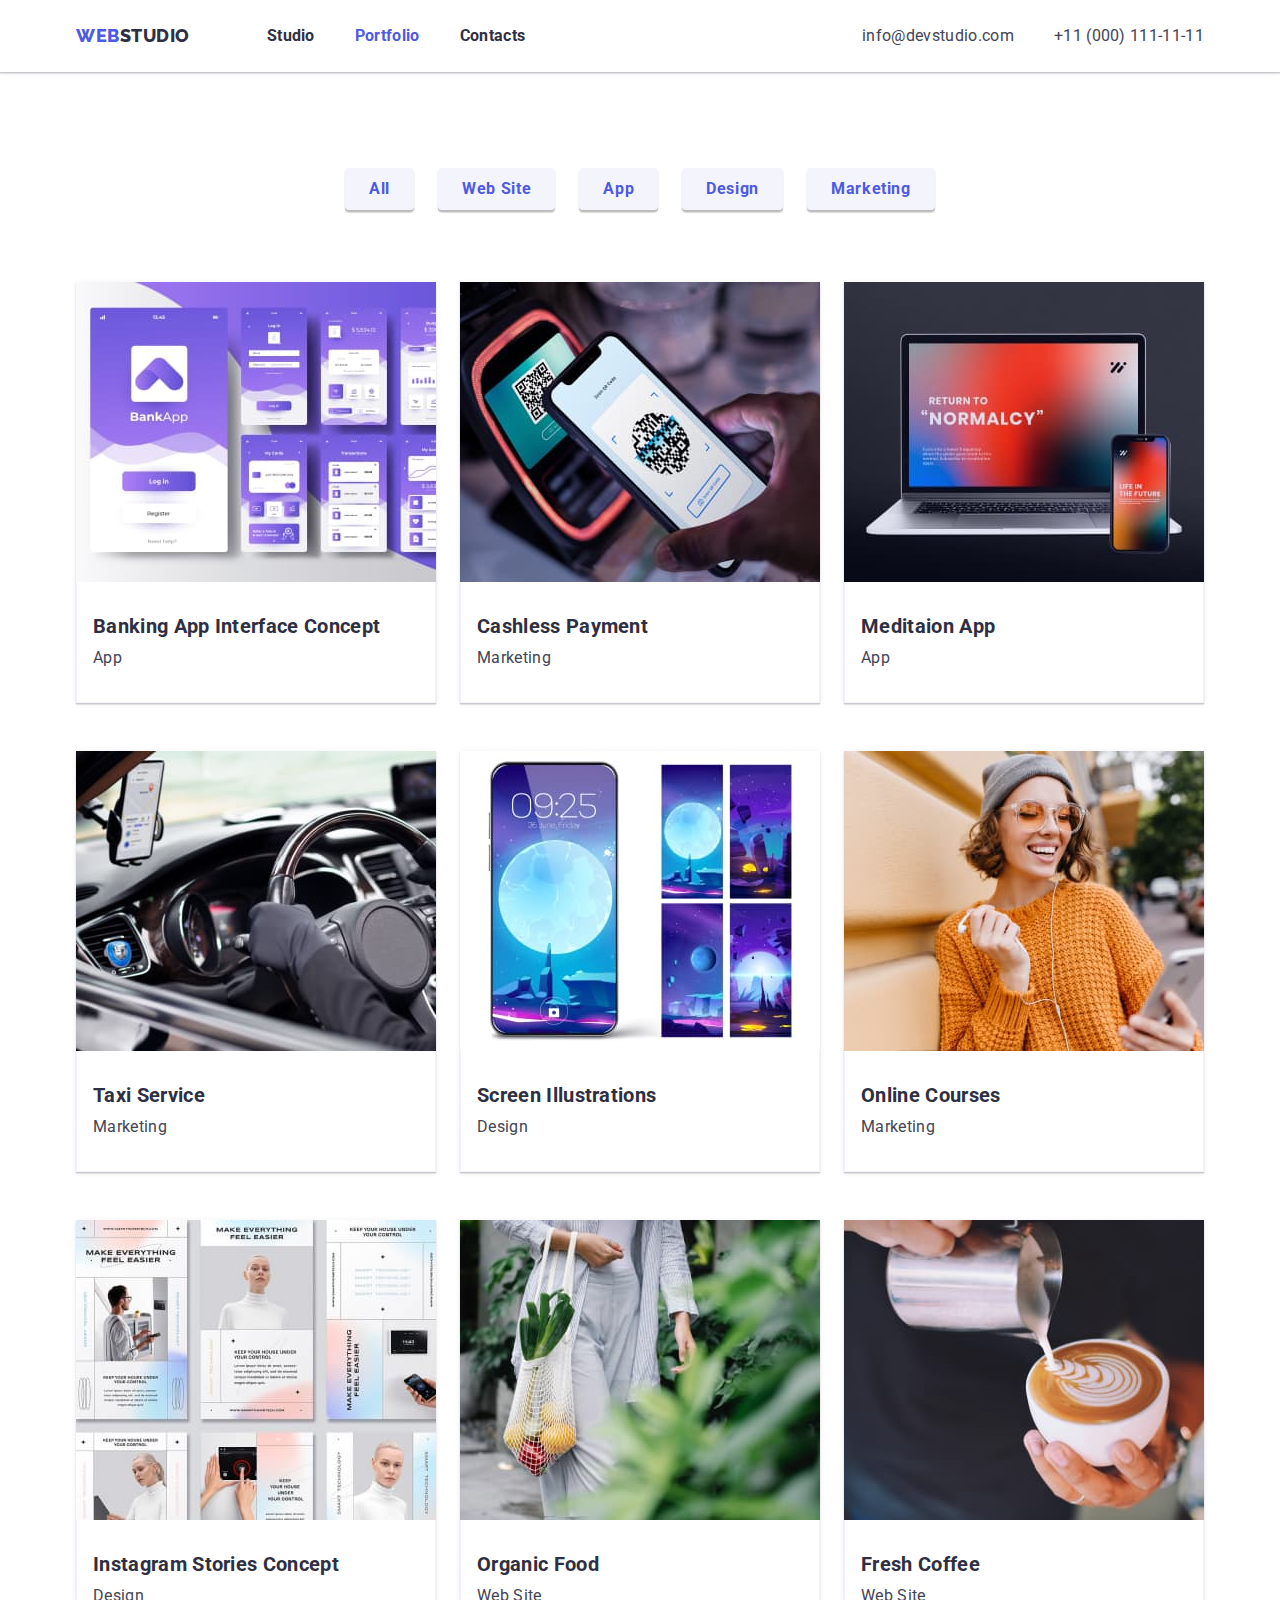
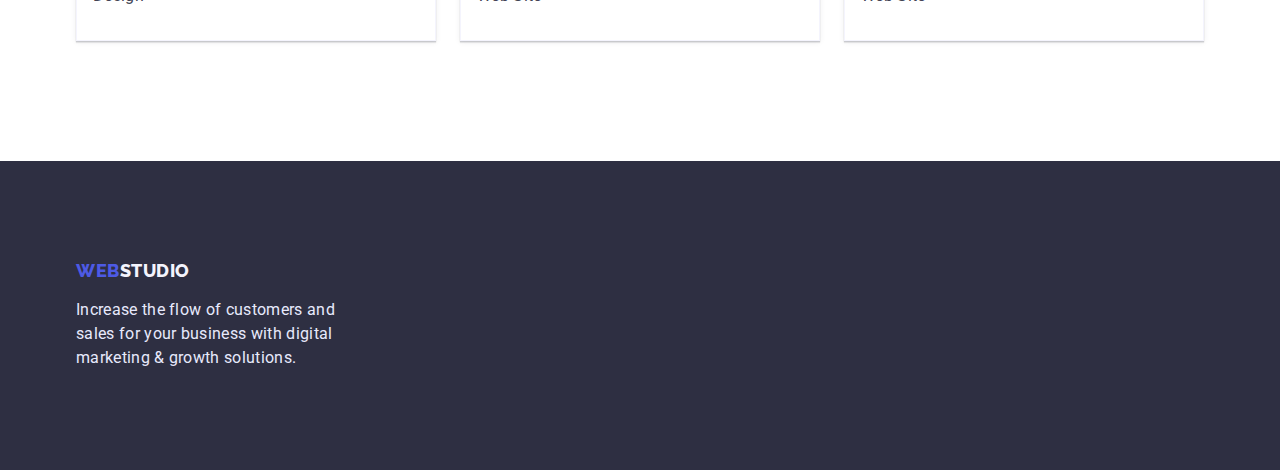
==== commit 8cd12a91: "Finaly update after examination" ====
--- a/portfolio.html
+++ b/portfolio.html
@@ -14,7 +14,6 @@
 			rel="stylesheet"
 			href="https://cdnjs.cloudflare.com/ajax/libs/modern-normalize/1.0.0/modern-normalize.min.css"
 		/>
-		\
 		<link rel="stylesheet" href="./css/styles.css" />
 		<title>Portfolio</title>
 	</head>
--- a/css/styles.css
+++ b/css/styles.css
@@ -72,14 +72,13 @@
 	color: var(--primary-brand);
 }
 
-.nav {
+.header-navigation {
 	margin-left: 77px;
 }
 
 .header-navigation-list {
 	display: flex;
 	gap: 40px;
-	margin-left: 77px;
 }
 
 .header-navigation-item {
@@ -185,6 +184,10 @@
 	gap: 24px;
 }
 
+.section-activities {
+	padding-top: 0;
+}
+
 .activities-list,
 .team-list {
 	gap: 24px;
@@ -222,12 +225,11 @@
 }
 
 .section-team {
-	background: #f4f4fd;
+	background-color: #f4f4fd;
 }
 
 .team-item {
 	width: 264px;
-	height: 380px;
 	background: #ffffff;
 	box-shadow: 0px 1px 6px rgba(46, 47, 66, 0.08), 0px 1px 1px rgba(46, 47, 66, 0.16), 0px 2px 1px rgba(46, 47, 66, 0.08);
 	border-radius: 0px 0px 4px 4px;
@@ -235,11 +237,11 @@
 }
 
 .member-info {
-	margin-top: 32px;
+	padding: 32px 0;
 }
 /*------FOOTER-------*/
 .footer {
-	background: var(--dark);
+	background-color: var(--dark);
 	padding: 100px 0;
 }
 
@@ -286,15 +288,11 @@
 }
 
 .filter-portfolio-list {
-	padding-top: 96px;
-	padding-bottom: 72px;
+	margin-bottom: 72px;
 	justify-content: center;
 }
 .project-item {
 	width: 360px;
-	height: 420px;
-	background: #ffffff;
-	border: 0.5px solid #f4f4fd;
 	box-shadow: 0px 1px 6px rgba(46, 47, 66, 0.08), 0px 1px 1px rgba(46, 47, 66, 0.16), 0px 2px 1px rgba(46, 47, 66, 0.08);
 }
 .filter-portfolio-btn {
@@ -327,8 +325,9 @@
 }
 
 .project-content {
-	margin-top: 32px;
-	margin-left: 16px;
+	padding: 32px 16px 32px 16px;
+	border: 0.5px solid #f4f4fd;
+	border-top: 0;
 }
 .project-type {
 	font-size: 16px;
@@ -337,5 +336,6 @@
 }
 
 .project-section {
+	padding-top: 96px;
 	padding-bottom: 120px;
 }
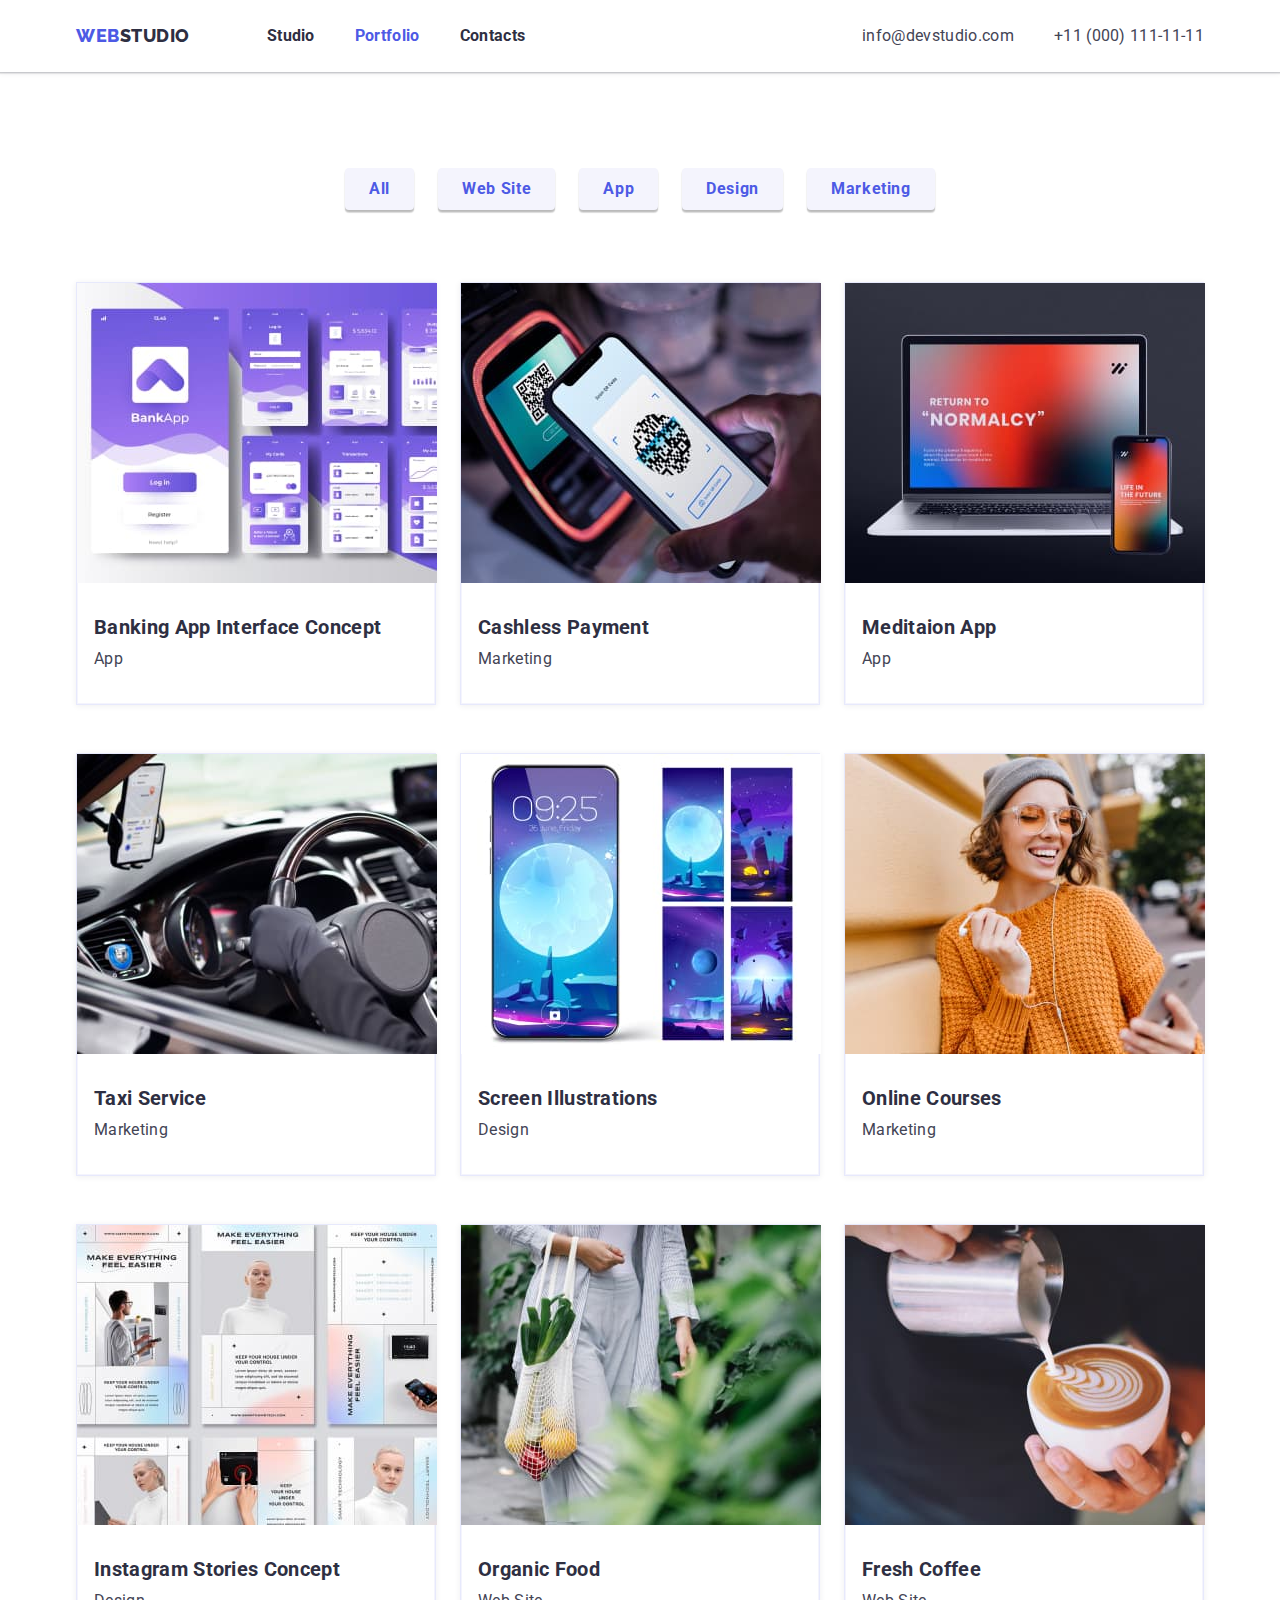
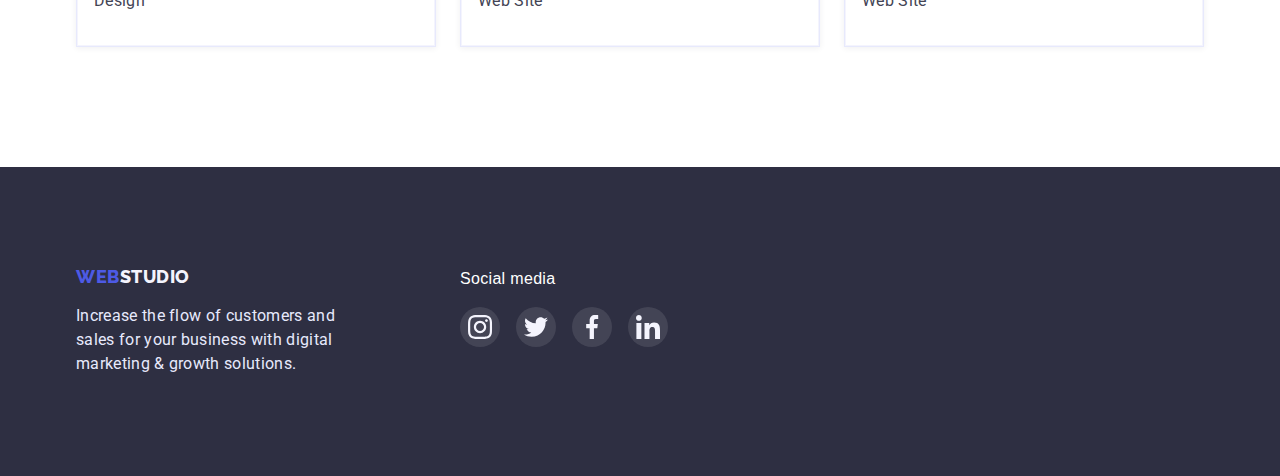
==== commit 225f987f: "Update" ====
--- a/portfolio.html
+++ b/portfolio.html
@@ -188,14 +188,49 @@
 		</main>
 
 		<footer class="footer">
-			<div class="container">
-				<a href="index.html" class="fotter-logo">
-					<span class="footer-logo-web">WEB</span>
-					STUDIO
-				</a>
-				<p class="footer-text">
-					Increase the flow of customers and sales for your business with digital marketing & growth solutions.
-				</p>
+			<div class="footer-container container">
+				<div class="fotter-logo-container">
+					<a href="index.html" class="fotter-logo">
+						<span class="footer-logo-web">WEB</span>
+						STUDIO
+					</a>
+					<p class="footer-text">
+						Increase the flow of customers and sales for your business with digital marketing & growth solutions.
+					</p>
+				</div>
+				<div class="fotter-media-container">
+					<p class="fotter-media-title">Social media</p>
+					<ul class="fotter-media-list">
+						<li class="fotter-media-item">
+							<a class="fotter-media-link" href="#">
+								<svg class="fotter-media-icon" weight="24" height="24">
+									<use href="./image/icons.svg#icon-instagram_icon"></use>
+								</svg>
+							</a>
+						</li>
+						<li class="fotter-media-item">
+							<a class="fotter-media-link" href="#">
+								<svg class="fotter-media-icon" weight="24" height="24">
+									<use href="./image/icons.svg#icon-twitter_icon"></use>
+								</svg>
+							</a>
+						</li>
+						<li class="fotter-media-item">
+							<a class="fotter-media-link" href="#">
+								<svg class="fotter-media-icon" weight="24" height="24">
+									<use href="./image/icons.svg#icon-facebook_icon"></use>
+								</svg>
+							</a>
+						</li>
+						<li class="fotter-media-item">
+							<a class="fotter-media-link" href="#">
+								<svg class="fotter-media-icon" weight="24" height="24">
+									<use href="./image/icons.svg#icon-linkedin_icon"></use>
+								</svg>
+							</a>
+						</li>
+					</ul>
+				</div>
 			</div>
 		</footer>
 	</body>
--- a/css/styles.css
+++ b/css/styles.css
@@ -125,6 +125,16 @@
 	padding: 192px 0;
 }
 
+.banner-bgimage {
+	background-image: linear-gradient(to right, rgba(46, 47, 66, 0.7), rgba(46, 47, 66, 0.7)),
+		url(../image/mainpage/mainbaner_image.jpg);
+	background-size: cover;
+	background-position: center top;
+	background-repeat: no-repeat;
+	max-width: 1158px;
+	margin: 0 auto;
+}
+
 .main-banner-slogan {
 	font-weight: 700;
 	font-size: 56px;
@@ -148,8 +158,6 @@
 	border-radius: 4px;
 	cursor: pointer;
 	border: 1px;
-	/* display: block;
-	margin: 0 auto; */
 }
 
 .main-banner-btn:hover,
@@ -180,6 +188,16 @@
 	list-style-type: none;
 }
 
+.icon {
+	margin: 24px 102px;
+}
+.features-image {
+	width: 264px;
+	height: 110px;
+	background: #f4f4fd;
+	border-radius: 4px;
+}
+
 .features-list {
 	gap: 24px;
 }
@@ -205,6 +223,9 @@
 	line-height: 1.2;
 }
 
+.features-subtitle {
+	margin-top: 8px;
+}
 .features-item {
 	width: 264px;
 }
@@ -215,9 +236,31 @@
 	color: var(--text);
 	margin-top: 8px;
 }
+.social-member-list {
+	display: flex;
+	justify-content: center;
+	gap: 24px;
+	margin-top: 8px;
+}
+.social-member-link {
+	display: block;
+	display: flex;
+	justify-content: center;
+	align-items: center;
+	width: 40px;
+	height: 40px;
+	border-radius: 50%;
+	background-color: var(--primary-brand);
+}
+
+.social-member-link:hover,
+.social-member-link:focus {
+	background-color: #404bbf;
+}
 
 .activities-title,
-.team-title {
+.team-title,
+.customers-title {
 	font-weight: 700;
 	font-size: 36px;
 	line-height: 1.11;
@@ -226,6 +269,7 @@
 
 .section-team {
 	background-color: #f4f4fd;
+	padding-bottom: 110px;
 }
 
 .team-item {
@@ -239,41 +283,47 @@
 .member-info {
 	padding: 32px 0;
 }
-/*------FOOTER-------*/
-.footer {
-	background-color: var(--dark);
-	padding: 100px 0;
-}
-
-.fotter-logo {
-	font-family: "Raleway", sans-serif;
-	font-weight: 800;
-	font-size: 18px;
-	line-height: 1.16;
-	align-items: center;
-	letter-spacing: 0.03em;
-	text-transform: uppercase;
-	color: #f4f4fd;
-	text-decoration: none;
-	display: flex;
-	width: 115px;
-}
-
-.footer-logo-web {
-	color: var(--primary-brand);
-}
-
-.footer-text {
-	font-size: 16px;
-	color: #e7e9fc;
-	width: 264px;
-	margin-top: 16px;
+
+.section-customers {
+	padding-top: 130px;
+}
+.customers-list {
+	display: flex;
+	gap: 24px;
+	list-style-type: none;
+	margin-top: 72px;
+}
+.customers-item {
+	width: calc((100% - 120px) / 6);
+	height: 88px;
+}
+.customers-link {
+	width: 100%;
+	height: 100%;
+	border: 1px solid #8e8f99;
+	border-radius: 4px;
+	display: flex;
+	align-items: center;
+	justify-content: center;
+}
+
+.customers-link:hover {
+	border-color: #404bbf;
+}
+
+.customers-link:hover .customers-logo {
+	fill: #404bbf;
+}
+
+.customers-logo {
+	fill: #8e8f99;
 }
 
 /*------MAIN PORTFOLIO PAGE-------*/
 
 .filter-portfolio-item,
-.project-item {
+.project-item,
+.social-member-item {
 	list-style-type: none;
 }
 .filter-portfolio-list,
@@ -283,6 +333,7 @@
 	column-gap: 24px;
 	row-gap: 48px;
 }
+
 .project-link {
 	text-decoration: none;
 }
@@ -293,8 +344,16 @@
 }
 .project-item {
 	width: 360px;
+	border: 1px solid #e7e9fc;
+	box-shadow: 0px 1px 6px rgba(46, 47, 66, 0.08);
+}
+
+.project-item:hover,
+.project-item:focus {
+	border: 0.5px solid #f4f4fd;
 	box-shadow: 0px 1px 6px rgba(46, 47, 66, 0.08), 0px 1px 1px rgba(46, 47, 66, 0.16), 0px 2px 1px rgba(46, 47, 66, 0.08);
 }
+
 .filter-portfolio-btn {
 	font-family: inherit;
 	font-weight: 700;
@@ -339,3 +398,73 @@
 	padding-top: 96px;
 	padding-bottom: 120px;
 }
+
+/*------FOOTER-------*/
+.footer {
+	background-color: var(--dark);
+	padding: 100px 0;
+}
+
+.footer-container {
+	display: flex;
+}
+
+.fotter-logo {
+	font-family: "Raleway", sans-serif;
+	font-weight: 800;
+	font-size: 18px;
+	line-height: 1.16;
+	align-items: center;
+	letter-spacing: 0.03em;
+	text-transform: uppercase;
+	color: #f4f4fd;
+	text-decoration: none;
+	display: flex;
+	width: 115px;
+}
+
+.footer-logo-web {
+	color: var(--primary-brand);
+}
+
+.footer-text {
+	font-size: 16px;
+	color: #e7e9fc;
+	width: 264px;
+	margin-top: 16px;
+}
+
+/* media sigment */
+
+.fotter-media-container {
+	width: 208px;
+	height: 80px;
+	margin-left: 120px;
+}
+.fotter-media-title {
+	color: #ffffff;
+	font-family: sans-serif;
+	font-weight: 500;
+	font-size: 16px;
+}
+.fotter-media-list {
+	display: flex;
+	margin-top: 16px;
+	list-style-type: none;
+	gap: 16px;
+}
+
+.fotter-media-link {
+	display: block;
+	display: flex;
+	justify-content: center;
+	align-items: center;
+	width: 40px;
+	height: 40px;
+	border-radius: 50%;
+	background-color: rgba(255, 255, 255, 0.1);
+}
+
+.fotter-media-link:hover {
+	background-color: #31d0aa;
+}
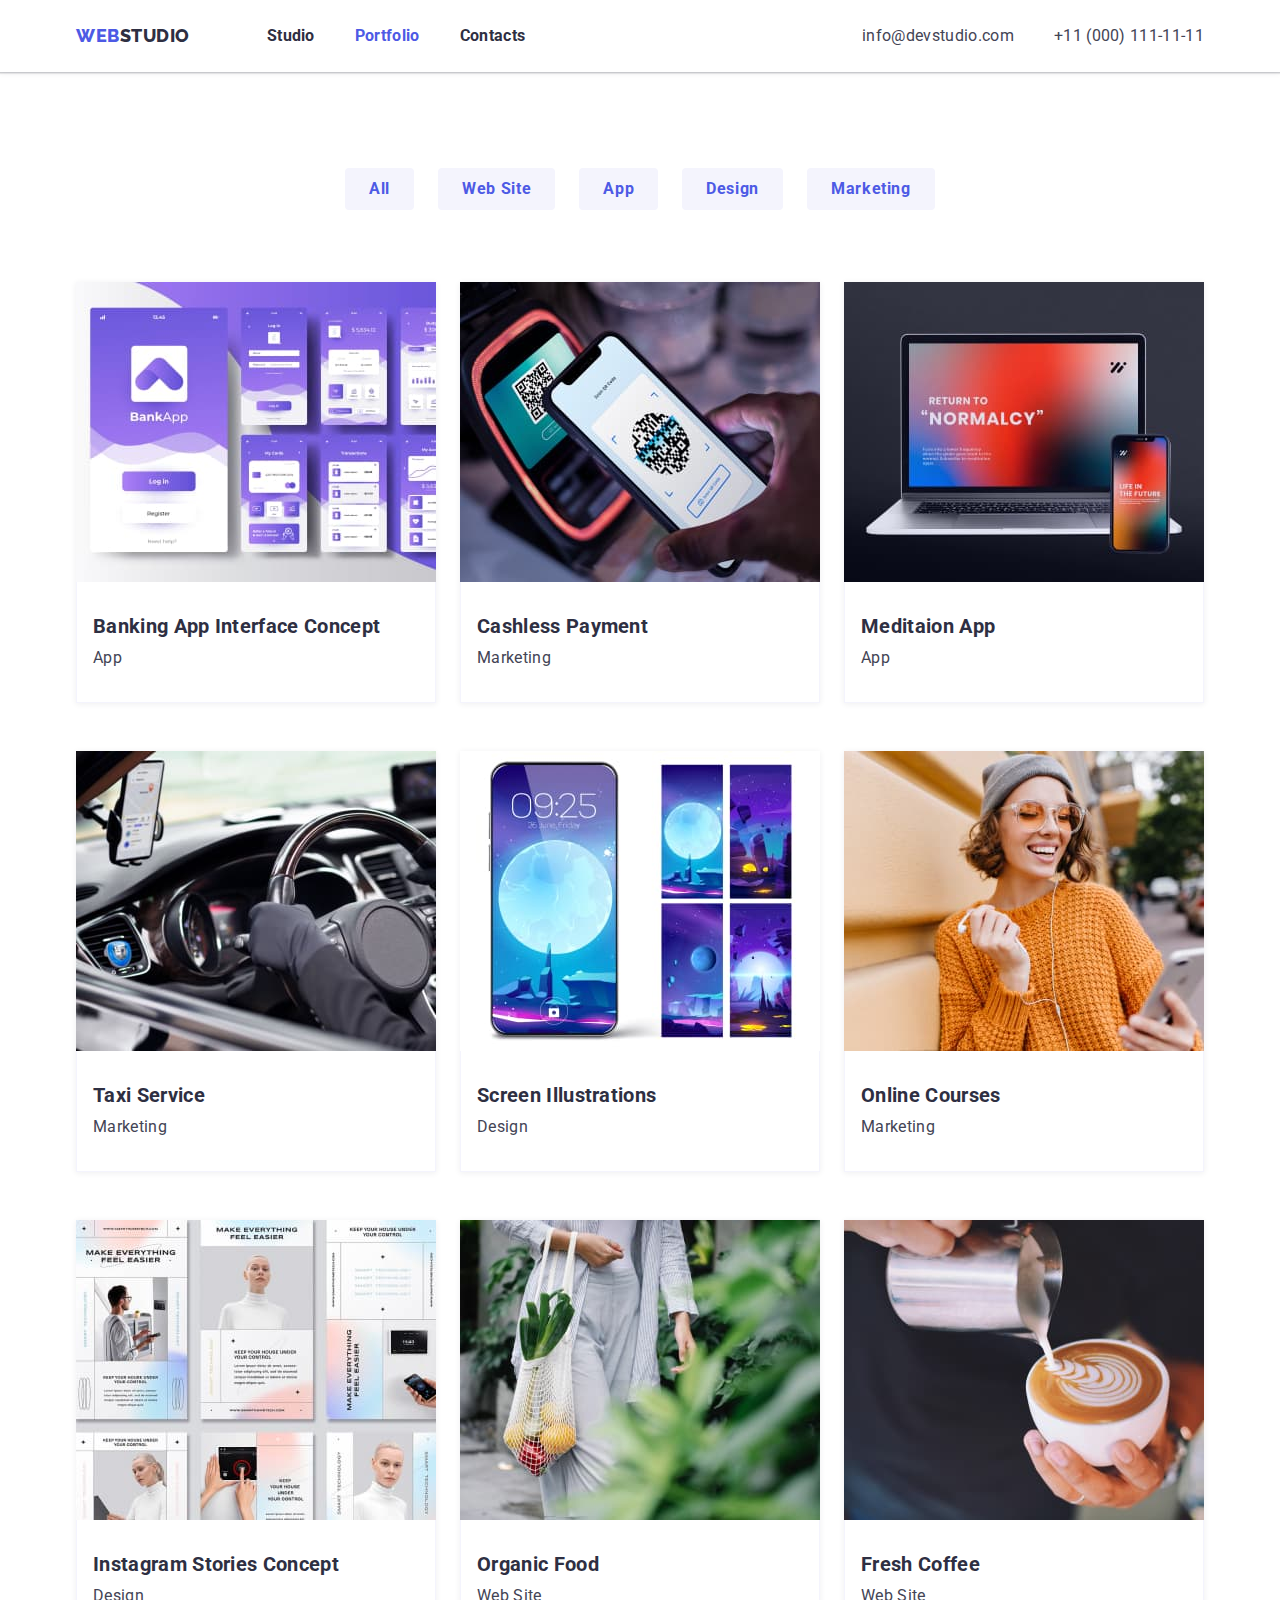
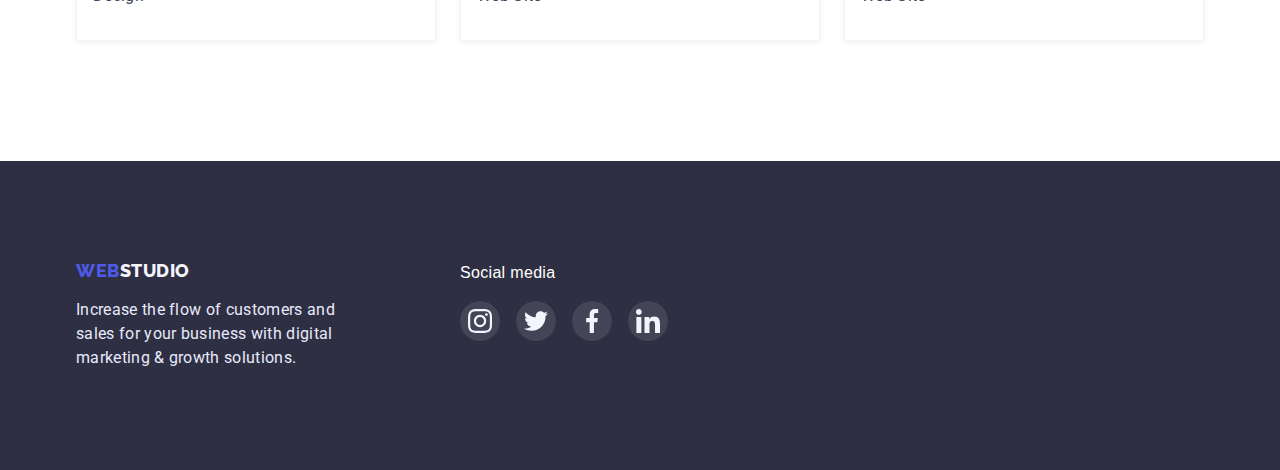
==== commit 6ce14304: "modal" ====
--- a/portfolio.html
+++ b/portfolio.html
@@ -55,14 +55,18 @@
 					<ul class="project-list">
 						<li class="project-item">
 							<a class="project-link" href="#">
-								<img
-									src="image/portfiliopage/bankingapp.jpg"
-									alt="Banking App Interface Concept"
-									width="360"
-									height="300"
-								/>
-								<!-- 14 Stylish and User-Friendly App Design Concepts · Task Manager App · Calorie Tracker App · Exotic
-									Fruit Ecommerce App · Cloud Storage App -->
+								<div class="project-image-overlay">
+									<img
+										src="image/portfiliopage/bankingapp.jpg"
+										alt="Banking App Interface Concept"
+										width="360"
+										height="300"
+									/>
+									<p class="overlay">
+										14 Stylish and User-Friendly App Design Concepts · Task Manager App · Calorie Tracker App · Exotic
+										Fruit Ecommerce App · Cloud Storage App
+									</p>
+								</div>
 								<div class="project-content">
 									<h3 class="project-title">Banking App Interface Concept</h3>
 									<p class="project-type">App</p>
@@ -71,9 +75,13 @@
 						</li>
 						<li class="project-item">
 							<a class="project-link" href="#">
-								<img src="image/portfiliopage/cashlesspayment.jpg" alt="Cashless Payment" width="360" height="300" />
-								<!-- 14 Stylish and User-Friendly App Design Concepts · Task Manager App · Calorie Tracker App · Exotic
-									Fruit Ecommerce App · Cloud Storage App -->
+								<div class="project-image-overlay">
+									<img src="image/portfiliopage/cashlesspayment.jpg" alt="Cashless Payment" width="360" height="300" />
+									<p class="overlay">
+										14 Stylish and User-Friendly App Design Concepts · Task Manager App · Calorie Tracker App · Exotic
+										Fruit Ecommerce App · Cloud Storage App
+									</p>
+								</div>
 								<div class="project-content">
 									<h3 class="project-title">Cashless Payment</h3>
 									<p class="project-type">Marketing</p>
@@ -82,14 +90,18 @@
 						</li>
 						<li class="project-item">
 							<a class="project-link" href="#">
-								<img
-									src="image/portfiliopage/meditaionapp.jpg"
-									alt="meditaion app in phone and pc"
-									width="360"
-									height="300"
-								/>
-								<!-- 14 Stylish and User-Friendly App Design Concepts · Task Manager App · Calorie Tracker App · Exotic
-									Fruit Ecommerce App · Cloud Storage App -->
+								<div class="project-image-overlay">
+									<img
+										src="image/portfiliopage/meditaionapp.jpg"
+										alt="meditaion app in phone and pc"
+										width="360"
+										height="300"
+									/>
+									<p class="overlay">
+										14 Stylish and User-Friendly App Design Concepts · Task Manager App · Calorie Tracker App · Exotic
+										Fruit Ecommerce App · Cloud Storage App
+									</p>
+								</div>
 								<div class="project-content">
 									<h3 class="project-title">Meditaion App</h3>
 									<p class="project-type">App</p>
@@ -98,9 +110,13 @@
 						</li>
 						<li class="project-item">
 							<a class="project-link" href="#">
-								<img src="image/portfiliopage/taxiservice.jpg" alt="phone in car" width="360" height="300" />
-								<!-- 14 Stylish and User-Friendly App Design Concepts · Task Manager App · Calorie Tracker App · Exotic
-									Fruit Ecommerce App · Cloud Storage App -->
+								<div class="project-image-overlay">
+									<img src="image/portfiliopage/taxiservice.jpg" alt="phone in car" width="360" height="300" />
+									<p class="overlay">
+										14 Stylish and User-Friendly App Design Concepts · Task Manager App · Calorie Tracker App · Exotic
+										Fruit Ecommerce App · Cloud Storage App
+									</p>
+								</div>
 								<div class="project-content">
 									<h3 class="project-title">Taxi Service</h3>
 									<p class="project-type">Marketing</p>
@@ -109,14 +125,18 @@
 						</li>
 						<li class="project-item">
 							<a class="project-link" href="#">
-								<img
-									src="image/portfiliopage/screenillustrations.jpg"
-									alt="wallpaper design"
-									width="360"
-									height="300"
-								/>
-								<!-- 14 Stylish and User-Friendly App Design Concepts · Task Manager App · Calorie Tracker App · Exotic
-									Fruit Ecommerce App · Cloud Storage App -->
+								<div class="project-image-overlay">
+									<img
+										src="image/portfiliopage/screenillustrations.jpg"
+										alt="wallpaper design"
+										width="360"
+										height="300"
+									/>
+									<p class="overlay">
+										14 Stylish and User-Friendly App Design Concepts · Task Manager App · Calorie Tracker App · Exotic
+										Fruit Ecommerce App · Cloud Storage App
+									</p>
+								</div>
 								<div class="project-content">
 									<h3 class="project-title">Screen Illustrations</h3>
 									<p class="project-type">Design</p>
@@ -125,14 +145,18 @@
 						</li>
 						<li class="project-item">
 							<a class="project-link" href="#">
-								<img
-									src="image/portfiliopage/onlinecourses.jpg"
-									alt="happy woman with phone"
-									width="360"
-									height="300"
-								/>
-								<!-- 14 Stylish and User-Friendly App Design Concepts · Task Manager App · Calorie Tracker App · Exotic
-									Fruit Ecommerce App · Cloud Storage App -->
+								<div class="project-image-overlay">
+									<img
+										src="image/portfiliopage/onlinecourses.jpg"
+										alt="happy woman with phone"
+										width="360"
+										height="300"
+									/>
+									<p class="overlay">
+										14 Stylish and User-Friendly App Design Concepts · Task Manager App · Calorie Tracker App · Exotic
+										Fruit Ecommerce App · Cloud Storage App
+									</p>
+								</div>
 								<div class="project-content">
 									<h3 class="project-title">Online Courses</h3>
 									<p class="project-type">Marketing</p>
@@ -141,14 +165,18 @@
 						</li>
 						<li class="project-item">
 							<a class="project-link" href="#">
-								<img
-									src="image/portfiliopage/instagramstoriesconcept.jpg"
-									alt="Instagram Stories Concept"
-									width="360"
-									height="300"
-								/>
-								<!-- 14 Stylish and User-Friendly App Design Concepts · Task Manager App · Calorie Tracker App · Exotic
-									Fruit Ecommerce App · Cloud Storage App -->
+								<div class="project-image-overlay">
+									<img
+										src="image/portfiliopage/instagramstoriesconcept.jpg"
+										alt="Instagram Stories Concept"
+										width="360"
+										height="300"
+									/>
+									<p class="overlay">
+										14 Stylish and User-Friendly App Design Concepts · Task Manager App · Calorie Tracker App · Exotic
+										Fruit Ecommerce App · Cloud Storage App
+									</p>
+								</div>
 								<div class="project-content">
 									<h3 class="project-title">Instagram Stories Concept</h3>
 									<p class="project-type">Design</p>
@@ -157,14 +185,18 @@
 						</li>
 						<li class="project-item">
 							<a class="project-link" href="#">
-								<img
-									src="image/portfiliopage/organicfood.jpg"
-									alt="woman with a shopping bag"
-									width="360"
-									height="300"
-								/>
-								<!-- 14 Stylish and User-Friendly App Design Concepts · Task Manager App · Calorie Tracker App · Exotic
-									Fruit Ecommerce App · Cloud Storage App -->
+								<div class="project-image-overlay">
+									<img
+										src="image/portfiliopage/organicfood.jpg"
+										alt="woman with a shopping bag"
+										width="360"
+										height="300"
+									/>
+									<p class="overlay">
+										14 Stylish and User-Friendly App Design Concepts · Task Manager App · Calorie Tracker App · Exotic
+										Fruit Ecommerce App · Cloud Storage App
+									</p>
+								</div>
 								<div class="project-content">
 									<h3 class="project-title">Organic Food</h3>
 									<p class="project-type">Web Site</p>
@@ -173,9 +205,14 @@
 						</li>
 						<li class="project-item">
 							<a class="project-link" href="#">
-								<img src="image/portfiliopage/freshcoffee.jpg" alt="Fresh Coffee" width="360" height="300" />
-								<!-- 14 Stylish and User-Friendly App Design Concepts · Task Manager App · Calorie Tracker App · Exotic
-									Fruit Ecommerce App · Cloud Storage App -->
+								<div class="project-image-overlay">
+									<img src="image/portfiliopage/freshcoffee.jpg" alt="Fresh Coffee" width="360" height="300" />
+									<p class="overlay">
+										14 Stylish and User-Friendly App Design Concepts · Task Manager App · Calorie Tracker App · Exotic
+										Fruit Ecommerce App · Cloud Storage App
+									</p>
+								</div>
+
 								<div class="project-content">
 									<h3 class="project-title">Fresh Coffee</h3>
 									<p class="project-type">Web Site</p>
--- a/css/styles.css
+++ b/css/styles.css
@@ -5,6 +5,7 @@
 	--success: #31d0aa;
 	--text: #434455;
 	--subtle-text: #8e8f99;
+	/* --transition-duration-and-func: 250mc linear; */
 }
 
 body {
@@ -131,7 +132,8 @@
 	background-size: cover;
 	background-position: center top;
 	background-repeat: no-repeat;
-	max-width: 1158px;
+	max-width: 1440px;
+	height: 600px;
 	margin: 0 auto;
 }
 
@@ -300,23 +302,25 @@
 .customers-link {
 	width: 100%;
 	height: 100%;
-	border: 1px solid #8e8f99;
+	border: 1px solid currentColor;
 	border-radius: 4px;
 	display: flex;
 	align-items: center;
 	justify-content: center;
+	color: #8e8f99;
 }
 
 .customers-link:hover {
-	border-color: #404bbf;
-}
-
-.customers-link:hover .customers-logo {
+	color: #404bbf;
+}
+
+.customers-link:hover .customers-logo,
+.customers-link:focus .customers-logo {
 	fill: #404bbf;
 }
 
 .customers-logo {
-	fill: #8e8f99;
+	fill: currentColor;
 }
 
 /*------MAIN PORTFOLIO PAGE-------*/
@@ -336,6 +340,12 @@
 
 .project-link {
 	text-decoration: none;
+	display: block;
+}
+
+.project-link:hover,
+.project-link:focus {
+	box-shadow: 0px 1px 6px rgba(46, 47, 66, 0.08), 0px 1px 1px rgba(46, 47, 66, 0.16), 0px 2px 1px rgba(46, 47, 66, 0.08);
 }
 
 .filter-portfolio-list {
@@ -344,14 +354,7 @@
 }
 .project-item {
 	width: 360px;
-	border: 1px solid #e7e9fc;
 	box-shadow: 0px 1px 6px rgba(46, 47, 66, 0.08);
-}
-
-.project-item:hover,
-.project-item:focus {
-	border: 0.5px solid #f4f4fd;
-	box-shadow: 0px 1px 6px rgba(46, 47, 66, 0.08), 0px 1px 1px rgba(46, 47, 66, 0.16), 0px 2px 1px rgba(46, 47, 66, 0.08);
 }
 
 .filter-portfolio-btn {
@@ -366,7 +369,6 @@
 	background-color: #f4f4fd;
 	border: 1px;
 	border-radius: 4px;
-	box-shadow: 0px 3px 1px rgba(0, 0, 0, 0.1), 0px 2px 1px rgba(0, 0, 0, 0.08), 0px 2px 2px rgba(0, 0, 0, 0.12);
 	padding: 12px 24px;
 }
 
@@ -374,6 +376,7 @@
 .filter-portfolio-btn:focus {
 	color: var(--white);
 	background-color: var(--primary-brand);
+	box-shadow: 0px 3px 1px rgba(0, 0, 0, 0.1), 0px 2px 1px rgba(0, 0, 0, 0.08), 0px 2px 2px rgba(0, 0, 0, 0.12);
 }
 
 .project-title {
@@ -381,6 +384,31 @@
 	font-size: 20px;
 	line-height: 1.2;
 	color: var(--dark);
+}
+.project-image-overlay {
+	position: relative;
+	overflow: hidden;
+}
+
+.overlay {
+	position: absolute;
+	font-size: 16px;
+	padding: 20px 10px;
+	text-align: center;
+	background-color: rgba(77, 90, 229, 0.5);
+	color: #f4f4fd;
+	left: 0;
+	top: 0;
+	width: 100%;
+	height: 100%;
+	overflow: auto;
+	transform: translate(0, 100%);
+	transition: transform 500ms linear;
+}
+
+.project-link:hover .overlay,
+.project-link:focus .overlay {
+	transform: translate(0, 0);
 }
 
 .project-content {
@@ -437,8 +465,6 @@
 /* media sigment */
 
 .fotter-media-container {
-	width: 208px;
-	height: 80px;
 	margin-left: 120px;
 }
 .fotter-media-title {
@@ -452,6 +478,7 @@
 	margin-top: 16px;
 	list-style-type: none;
 	gap: 16px;
+	
 }
 
 .fotter-media-link {
@@ -463,8 +490,10 @@
 	height: 40px;
 	border-radius: 50%;
 	background-color: rgba(255, 255, 255, 0.1);
-}
-
-.fotter-media-link:hover {
+	
+}
+
+.fotter-media-link:hover,
+.fotter-media-link:focus {
 	background-color: #31d0aa;
 }
